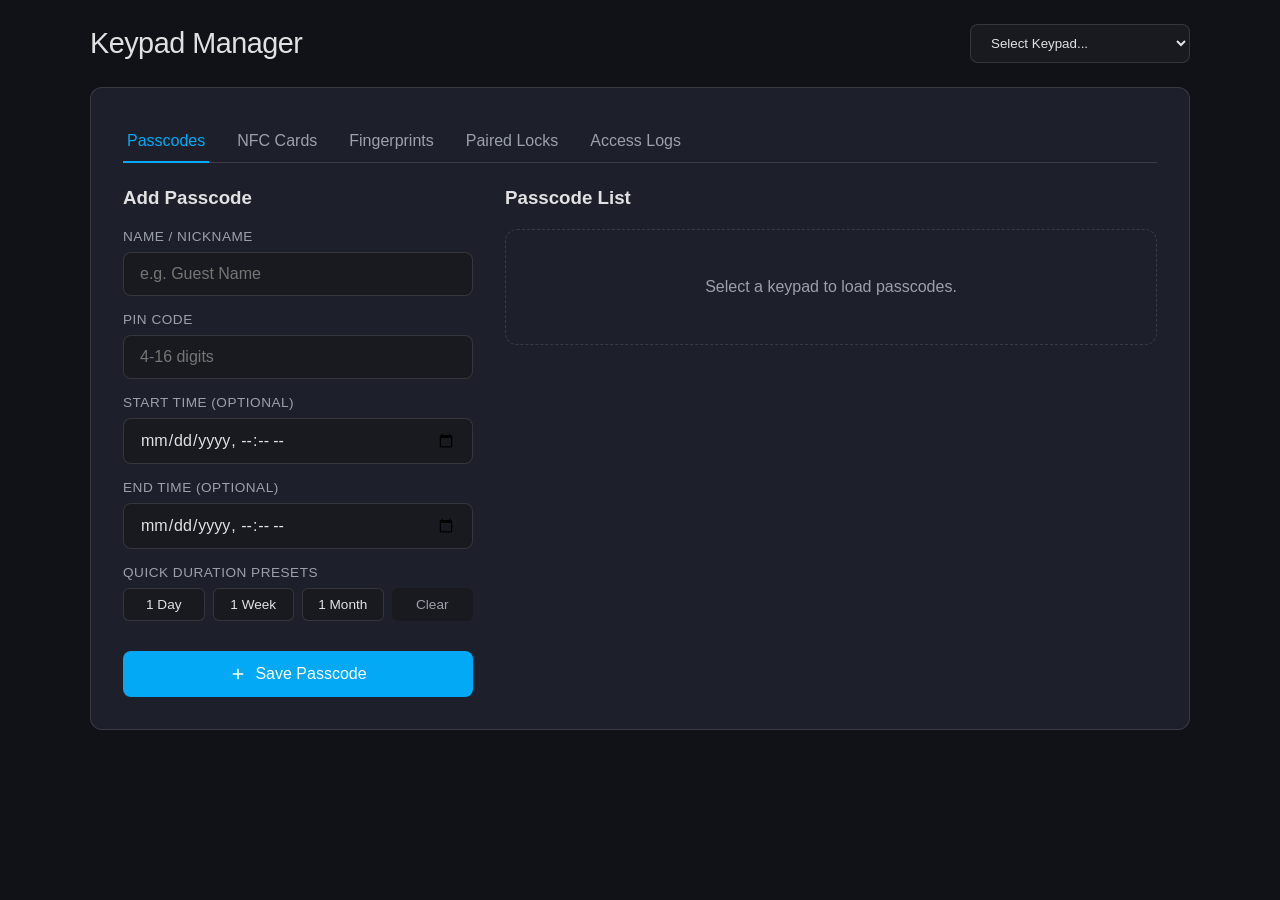
==== custom_components/sesame_ble/static/index.html @ 13cbd4da "Implement clock sync, unregistered scan capture, OpenSensor delay setting, and lock magnet calibrati" ====
<!DOCTYPE html>
<html lang="en">
<head>
  <meta charset="UTF-8">
  <meta name="viewport" content="width=device-width, initial-scale=1.0">
  <title>Keypad Manager</title>
  <style>
    :root {
      /* Fallback variables matching HA Dark Theme. Updated dynamically via syncTheme() */
      --primary-background-color: #101217;
      --secondary-background-color: #181a20;
      --card-background-color: #1d202a;
      --primary-text-color: #e1e1e3;
      --secondary-text-color: #9ba0aa;
      --primary-color: #03a9f4;
      --accent-color: #ff9800;
      --error-color: #db4437;
      --success-color: #4caf50;
      --warning-color: #ff9800;
      --divider-color: rgba(255, 255, 255, 0.12);

      /* Derived variables */
      --text-main: var(--primary-text-color);
      --text-muted: var(--secondary-text-color);
      --primary: var(--primary-color);
      --primary-hover: var(--primary-color);
      --primary-glow: rgba(3, 169, 244, 0.15);
      --accent: var(--accent-color);
      --danger: var(--error-color);
      --danger-hover: var(--error-color);
      --success: var(--success-color);
      --warning: var(--warning-color);

      --body-bg: var(--primary-background-color);
      --panel-bg: var(--card-background-color);
      --panel-border: var(--divider-color);
    }

    * {
      box-sizing: border-box;
      margin: 0;
      padding: 0;
    }

    body {
      font-family: Roboto, -apple-system, BlinkMacSystemFont, "Segoe UI", Helvetica, Arial, sans-serif;
      background: var(--body-bg);
      color: var(--text-main);
      min-height: 100vh;
      padding: 24px;
      overflow-x: hidden;
    }

    h1, h2, h3, .btn, .tab-btn {
      font-family: Roboto, -apple-system, BlinkMacSystemFont, "Segoe UI", Helvetica, Arial, sans-serif;
    }

    .container {
      max-width: 1100px;
      margin: 0 auto;
    }

    header {
      margin-bottom: 24px;
      display: flex;
      justify-content: space-between;
      align-items: center;
      flex-wrap: wrap;
      gap: 16px;
    }

    header h1 {
      font-size: 1.8rem;
      font-weight: 500;
      color: var(--text-main);
      letter-spacing: -0.5px;
    }

    /* Device Selector & Status */
    .controls-bar {
      display: flex;
      gap: 16px;
      align-items: center;
    }

    .select-style {
      background: var(--secondary-background-color);
      border: 1px solid var(--panel-border);
      color: var(--text-main);
      padding: 10px 16px;
      border-radius: 8px;
      font-family: inherit;
      font-weight: 500;
      cursor: pointer;
      outline: none;
      transition: all 0.2s;
      min-width: 220px;
    }

    .select-style:hover, .select-style:focus {
      border-color: var(--primary);
    }

    .status-badge {
      display: inline-flex;
      align-items: center;
      gap: 8px;
      padding: 8px 16px;
      border-radius: 20px;
      font-size: 0.85rem;
      font-weight: 500;
      background: var(--secondary-background-color);
      border: 1px solid var(--panel-border);
    }

    .status-dot {
      width: 8px;
      height: 8px;
      border-radius: 50%;
    }

    .status-connected {
      color: var(--success);
      border-color: rgba(76, 175, 80, 0.2);
    }
    .status-connected .status-dot {
      background: var(--success);
      box-shadow: 0 0 6px var(--success);
    }

    .status-disconnected {
      color: var(--danger);
      border-color: rgba(219, 68, 55, 0.2);
    }
    .status-disconnected .status-dot {
      background: var(--danger);
      box-shadow: 0 0 6px var(--danger);
    }

    /* Card Panel */
    .panel {
      background: var(--ha-card-background, var(--panel-bg));
      border: 1px solid var(--ha-card-border-color, var(--panel-border));
      border-radius: var(--ha-card-border-radius, 12px);
      padding: 32px;
      box-shadow: var(--ha-card-box-shadow, none);
      margin-bottom: 24px;
    }

    /* Tabs */
    .tabs-header {
      display: flex;
      gap: 24px;
      border-bottom: 1px solid var(--panel-border);
      margin-bottom: 24px;
      padding-bottom: 0;
    }

    .tab-btn {
      background: none;
      border: none;
      color: var(--text-muted);
      font-size: 1rem;
      font-weight: 500;
      padding: 12px 4px;
      cursor: pointer;
      position: relative;
      transition: color 0.2s;
    }

    .tab-btn:hover {
      color: var(--text-main);
    }

    .tab-btn.active {
      color: var(--primary);
    }

    .tab-btn.active::after {
      content: '';
      position: absolute;
      bottom: -1px;
      left: 0;
      right: 0;
      height: 2px;
      background: var(--primary);
    }

    .tab-content {
      display: none;
    }

    .tab-content.active {
      display: block;
      animation: fadeIn 0.3s ease;
    }

    /* Passcode Manager Form & List Grid */
    .manager-grid {
      display: grid;
      grid-template-columns: 1fr;
      gap: 32px;
    }

    @media (min-width: 768px) {
      .manager-grid {
        grid-template-columns: 350px 1fr;
      }
    }

    /* Forms */
    .form-group {
      margin-bottom: 16px;
    }

    .form-group label {
      display: block;
      font-size: 0.85rem;
      font-weight: 500;
      color: var(--text-muted);
      margin-bottom: 8px;
      text-transform: uppercase;
      letter-spacing: 0.5px;
    }

    .input-style {
      width: 100%;
      background: var(--secondary-background-color);
      border: 1px solid var(--panel-border);
      color: var(--text-main);
      padding: 12px 16px;
      border-radius: 8px;
      font-family: inherit;
      outline: none;
      font-size: 1rem;
      transition: all 0.2s;
    }

    .input-style:focus {
      border-color: var(--primary);
    }

    .btn {
      display: inline-flex;
      align-items: center;
      justify-content: center;
      gap: 8px;
      width: 100%;
      background: var(--primary);
      border: none;
      color: #fff;
      padding: 14px 24px;
      border-radius: 8px;
      font-size: 1rem;
      font-weight: 500;
      cursor: pointer;
      transition: all 0.2s;
    }

    .btn:hover {
      filter: brightness(1.1);
    }

    .btn:active {
      transform: translateY(0);
    }

    /* Cards/Items Lists */
    .items-list {
      display: grid;
      grid-template-columns: 1fr;
      gap: 16px;
      align-content: start;
    }

    .item-card {
      background: var(--secondary-background-color);
      border: 1px solid var(--panel-border);
      border-radius: 8px;
      padding: 20px;
      display: flex;
      justify-content: space-between;
      align-items: center;
      transition: all 0.2s;
    }

    .item-card:hover {
      border-color: var(--primary);
    }

    .item-info {
      display: flex;
      flex-direction: column;
      gap: 6px;
    }

    .item-name {
      font-size: 1.15rem;
      font-weight: 500;
    }

    .item-meta {
      display: flex;
      flex-wrap: wrap;
      gap: 12px;
      align-items: center;
      font-size: 0.85rem;
      color: var(--text-muted);
    }

    .pin-display {
      font-family: monospace;
      font-size: 1rem;
      letter-spacing: 0.5px;
      background: rgba(0, 0, 0, 0.15);
      padding: 3px 8px;
      border-radius: 6px;
      display: inline-flex;
      align-items: center;
      gap: 8px;
      border: 1px solid var(--panel-border);
    }

    .reveal-btn {
      background: none;
      border: none;
      color: var(--text-muted);
      cursor: pointer;
      transition: color 0.2s;
      display: inline-flex;
      align-items: center;
    }

    .reveal-btn:hover {
      color: var(--text-main);
    }

    .badge {
      font-size: 0.75rem;
      font-weight: 500;
      padding: 4px 8px;
      border-radius: 4px;
      text-transform: uppercase;
      border: 1px solid var(--panel-border);
    }

    .badge-active {
      color: var(--success);
      border-color: var(--success);
      background: rgba(76, 175, 80, 0.1);
    }

    .badge-pending {
      color: var(--warning);
      border-color: var(--warning);
      background: rgba(255, 152, 0, 0.1);
    }

    .badge-expired {
      color: var(--danger);
      border-color: var(--danger);
      background: rgba(219, 68, 55, 0.1);
    }

    .badge-nfc {
      color: var(--primary);
      border-color: var(--primary);
      background: rgba(3, 169, 244, 0.1);
    }

    .item-actions {
      display: flex;
      gap: 8px;
    }

    .action-btn {
      background: var(--secondary-background-color);
      border: 1px solid var(--panel-border);
      color: var(--text-main);
      padding: 8px;
      border-radius: 8px;
      cursor: pointer;
      transition: all 0.2s;
      display: inline-flex;
      align-items: center;
      justify-content: center;
    }

    .action-btn:hover {
      border-color: var(--primary);
      color: var(--primary);
    }

    .action-btn-danger:hover {
      border-color: var(--danger);
      color: var(--danger);
      background: rgba(219, 68, 55, 0.1);
    }

    .no-items {
      text-align: center;
      padding: 48px;
      color: var(--text-muted);
      border: 1px dashed var(--panel-border);
      border-radius: 12px;
    }

    /* Modal / Form overlay */
    .edit-modal {
      position: fixed;
      top: 0;
      left: 0;
      right: 0;
      bottom: 0;
      background: rgba(0, 0, 0, 0.7);
      backdrop-filter: blur(4px);
      z-index: 1000;
      display: none;
      align-items: center;
      justify-content: center;
      padding: 16px;
    }

    .edit-modal-content {
      width: 100%;
      max-width: 450px;
      background: var(--panel-bg);
      border: 1px solid var(--panel-border);
      border-radius: 12px;
      padding: 24px;
      position: relative;
    }

    .modal-header {
      display: flex;
      justify-content: space-between;
      align-items: center;
      margin-bottom: 20px;
    }

    .modal-close {
      background: none;
      border: none;
      color: var(--text-muted);
      cursor: pointer;
      font-size: 1.5rem;
    }

    .modal-close:hover {
      color: var(--text-main);
    }

    .modal-actions {
      display: flex;
      gap: 12px;
      margin-top: 24px;
    }

    .btn-cancel {
      background: none;
      border: 1px solid var(--panel-border);
      color: var(--text-main);
    }

    .btn-cancel:hover {
      background: rgba(255, 255, 255, 0.05);
    }

    /* Icons */
    .icon-svg {
      width: 18px;
      height: 18px;
      fill: currentColor;
    }

    @keyframes fadeIn {
      from { opacity: 0; transform: translateY(10px); }
      to { opacity: 1; transform: translateY(0); }
    }

    @keyframes pulse {
      0% { transform: scale(0.95); opacity: 0.6; }
      50% { transform: scale(1.05); opacity: 1; }
      100% { transform: scale(0.95); opacity: 0.6; }
    }

    .pulse-icon {
      animation: pulse 2s infinite ease-in-out;
    }

    .quick-preset-group {
      margin-bottom: 20px;
    }

    .preset-buttons {
      display: flex;
      gap: 8px;
      margin-top: 8px;
    }

    .preset-btn {
      flex: 1;
      background: var(--secondary-background-color);
      border: 1px solid var(--panel-border);
      color: var(--text-main);
      padding: 8px 12px;
      border-radius: 6px;
      font-size: 0.85rem;
      font-weight: 500;
      cursor: pointer;
      transition: all 0.2s;
      text-align: center;
    }

    .preset-btn:hover {
      border-color: var(--primary);
      color: var(--primary);
    }

    .preset-btn-clear {
      border-color: transparent;
      color: var(--text-muted);
    }

    .preset-btn-clear:hover {
      color: var(--danger);
      background: rgba(219, 68, 55, 0.1);
    }

    /* Spinner styling */
    .spinner-container {
      display: flex;
      flex-direction: column;
      align-items: center;
      justify-content: center;
      padding: 40px;
      gap: 16px;
      color: var(--text-muted);
      font-size: 0.95rem;
      font-weight: 500;
    }

    .spinner {
      width: 40px;
      height: 40px;
      border: 4px solid var(--panel-border);
      border-top-color: var(--primary);
      border-radius: 50%;
      animation: spin 1s linear infinite;
    }

    @keyframes spin {
      to { transform: rotate(360deg); }
    }
  </style>
</head>
<body>
  <div class="container">
    <header>
      <h1>Keypad Manager</h1>
      <div class="controls-bar">
        <select id="device-select" class="select-style">
          <option value="" disabled selected>Select Keypad...</option>
        </select>
        <div id="device-status" class="status-badge" style="display: none;">
          <div class="status-dot"></div>
          <span id="status-text">Disconnected</span>
        </div>
      </div>
    </header>

    <main class="panel">
      <!-- Tabs Header -->
      <div class="tabs-header">
        <button class="tab-btn active" onclick="switchTab('passcodes')">Passcodes</button>
        <button class="tab-btn" onclick="switchTab('cards')">NFC Cards</button>
        <button class="tab-btn" onclick="switchTab('fingerprints')">Fingerprints</button>
        <button class="tab-btn" onclick="switchTab('pairings')">Paired Locks</button>
        <button class="tab-btn" onclick="switchTab('history')">Access Logs</button>
      </div>

      <!-- Passcodes Content -->
      <div id="tab-passcodes" class="tab-content active">
        <div class="manager-grid">
          <!-- Form Section -->
          <div class="form-container">
            <h3 style="margin-bottom: 20px; font-weight: 600;">Add Passcode</h3>
            <form id="passcode-form">
              <input type="hidden" id="edit-uid">
              <div class="form-group">
                <label for="passcode-name">Name / Nickname</label>
                <input type="text" id="passcode-name" class="input-style" placeholder="e.g. Guest Name" required>
              </div>
              <div class="form-group">
                <label for="passcode-code">PIN Code</label>
                <input type="password" id="passcode-code" class="input-style" placeholder="4-16 digits" required pattern="\d{4,16}">
              </div>
              <div class="form-group">
                <label for="passcode-start">Start Time (Optional)</label>
                <input type="datetime-local" id="passcode-start" class="input-style">
              </div>
              <div class="form-group">
                <label for="passcode-end">End Time (Optional)</label>
                <input type="datetime-local" id="passcode-end" class="input-style">
              </div>
              <div class="form-group quick-preset-group">
                <label>Quick Duration Presets</label>
                <div class="preset-buttons">
                  <button type="button" class="preset-btn" onclick="setPresetDuration(1)">1 Day</button>
                  <button type="button" class="preset-btn" onclick="setPresetDuration(7)">1 Week</button>
                  <button type="button" class="preset-btn" onclick="setPresetDuration(30)">1 Month</button>
                  <button type="button" class="preset-btn preset-btn-clear" onclick="clearDurationPreset()">Clear</button>
                </div>
              </div>
              <button type="submit" class="btn" style="margin-top: 10px;">
                <svg class="icon-svg" viewBox="0 0 24 24"><path d="M19 13h-6v6h-2v-6H5v-2h6V5h2v6h6v2z"/></svg>
                Save Passcode
              </button>
            </form>
          </div>

          <!-- List Section -->
          <div class="list-container">
            <div class="section-header-bar" style="display: flex; justify-content: space-between; align-items: center; margin-bottom: 20px;">
              <h3 style="font-weight: 600; margin: 0;">Passcode List</h3>
              <button id="add-passcode-btn" class="btn" onclick="startPasscodeRegistration()" style="display: none;">
                <svg class="icon-svg" viewBox="0 0 24 24"><path d="M19 13h-6v6h-2v-6H5v-2h6V5h2v6h6v2z"/></svg> Add Passcode (Physical Scan)
              </button>
            </div>
            <div id="passcodes-list" class="items-list">
              <div class="no-items">Select a keypad to load passcodes.</div>
            </div>
          </div>
        </div>
      </div>

      <!-- Cards Content -->
      <div id="tab-cards" class="tab-content">
        <div class="section-header-bar" style="display: flex; justify-content: space-between; align-items: center; margin-bottom: 20px;">
          <h3 style="font-weight: 600; margin: 0;">NFC Card List</h3>
          <button id="add-card-btn" class="btn" onclick="startCardRegistration()" style="display: none;">
            <svg class="icon-svg" viewBox="0 0 24 24"><path d="M19 13h-6v6h-2v-6H5v-2h6V5h2v6h6v2z"/></svg> Add NFC Card
          </button>
        </div>
        <div class="items-list" id="cards-list">
          <div class="no-items">Select a keypad to load cards.</div>
        </div>
      </div>

      <!-- Fingerprints Content -->
      <div id="tab-fingerprints" class="tab-content">
        <div class="section-header-bar" style="display: flex; justify-content: space-between; align-items: center; margin-bottom: 20px;">
          <h3 style="font-weight: 600; margin: 0;">Fingerprint List</h3>
          <button id="add-fingerprint-btn" class="btn" onclick="startFingerprintRegistration()" style="display: none;">
            <svg class="icon-svg" viewBox="0 0 24 24"><path d="M19 13h-6v6h-2v-6H5v-2h6V5h2v6h6v2z"/></svg> Add Fingerprint
          </button>
        </div>
        <div class="items-list" id="fingerprints-list">
          <div class="no-items">Select a keypad to load fingerprints.</div>
        </div>
      </div>

      <!-- Pairings Content -->
      <div id="tab-pairings" class="tab-content">
        <div class="manager-grid">
          <!-- Form Section -->
          <div class="form-container">
            <h3 style="margin-bottom: 20px; font-weight: 600;">Pair Lock</h3>
            <form id="pair-form">
              <div class="form-group">
                <label for="pair-lock-select">Select Lock</label>
                <select id="pair-lock-select" class="select-style" style="width: 100%;" required>
                  <option value="" disabled selected>Select configured lock...</option>
                </select>
              </div>
              <button type="submit" class="btn" style="margin-top: 10px;">
                <svg class="icon-svg" viewBox="0 0 24 24"><path d="M19 13h-6v6h-2v-6H5v-2h6V5h2v6h6v2z"/></svg>
                Pair Lock
              </button>
            </form>
          </div>

          <!-- List Section -->
          <div class="list-container">
            <h3 style="margin-bottom: 20px; font-weight: 600;">Paired Locks List</h3>
            <div id="pairings-list" class="items-list">
              <div class="no-items">Select a keypad to load pairings.</div>
            </div>
          </div>
        </div>
      </div>

      <!-- History Content -->
      <div id="tab-history" class="tab-content">
        <div class="section-header-bar" style="display: flex; justify-content: space-between; align-items: center; margin-bottom: 20px;">
          <h3 id="history-title" style="font-weight: 600; margin: 0;">Access Logs</h3>
          <button id="refresh-history-btn" class="btn" onclick="loadHistory(true)" style="width: auto; padding: 8px 16px;">
            <svg class="icon-svg" viewBox="0 0 24 24"><path d="M17.65 6.35C16.2 4.9 14.21 4 12 4c-4.42 0-7.99 3.58-7.99 8s3.57 8 7.99 8c3.73 0 6.84-2.55 7.73-6h-2.08c-.82 2.33-3.04 4-5.65 4-3.31 0-6-2.69-6-6s2.69-6 6-6c1.66 0 3.14.69 4.22 1.78L13 11h7V4l-2.35 2.35z"/></svg> Refresh Logs
          </button>
        </div>
        <div class="items-list" id="history-list">
          <div class="no-items">Select a keypad to load access logs.</div>
        </div>
      </div>
    </main>
  </div>

  <!-- Rename Modal -->
  <div id="rename-modal" class="edit-modal">
    <div class="edit-modal-content">
      <div class="modal-header">
        <h3 id="rename-modal-title">Rename Item</h3>
        <button class="modal-close" onclick="closeRenameModal()">&times;</button>
      </div>
      <form id="rename-form">
        <input type="hidden" id="rename-uid">
        <input type="hidden" id="rename-type"> <!-- card or fingerprint -->
        <div class="form-group">
          <label for="rename-name">New Name</label>
          <input type="text" id="rename-name" class="input-style" placeholder="Enter new name" required>
        </div>
        <div class="modal-footer" style="display: flex; justify-content: flex-end; gap: 10px; margin-top: 20px;">
          <button type="button" class="btn btn-cancel" onclick="closeRenameModal()">Cancel</button>
          <button type="submit" class="btn">Rename</button>
        </div>
      </form>
    </div>
  </div>

  <!-- NFC Card Registration Modal -->
  <div id="card-reg-modal" class="edit-modal">
    <div class="edit-modal-content">
      <div class="modal-header">
        <h3>Add NFC Card</h3>
        <button class="modal-close" onclick="cancelCardRegistration()">&times;</button>
      </div>
      <div class="modal-body" style="padding: 20px 0; text-align: center;">
        <div class="pulse-container" style="margin-bottom: 20px;">
          <svg class="pulse-icon" viewBox="0 0 24 24" style="width: 80px; height: 80px; fill: var(--primary-color);">
            <path d="M4 20h16c1.1 0 2-.9 2-2V6c0-1.1-.9-2-2-2H4c-1.1 0-2 .9-2 2v12c0 1.1.9 2 2 2zM4 6h16v12H4V6zm2 2v2h2V8H6zm0 4v2h2v-2H6zm4-4v2h2V8h-2zm0 4v2h2v-2h-2zm4-4v2h2V8h-2zm0 4v2h2v-2h-2zm-8 4v2h10v-2H6z"/>
          </svg>
        </div>
        <p id="card-reg-status" style="font-size: 16px; font-weight: 500; color: var(--secondary-text-color);">
          Waiting for NFC card tap...
        </p>
        
        <form id="card-add-form" style="display: none; text-align: left; margin-top: 20px;">
          <input type="hidden" id="card-add-uid">
          <input type="hidden" id="card-add-type">
          <div class="form-group">
            <label for="card-add-name">Card Name / Owner</label>
            <input type="text" id="card-add-name" class="input-style" placeholder="e.g. John's Card" required>
          </div>
          <button type="submit" class="btn" style="width: 100%; margin-top: 15px;">Save Card</button>
        </form>
      </div>
      <div class="modal-footer" style="display: flex; justify-content: flex-end; gap: 10px; margin-top: 10px;">
        <button id="card-reg-cancel-btn" class="btn btn-cancel" onclick="cancelCardRegistration()">Cancel</button>
      </div>
    </div>
  </div>

  <!-- Fingerprint Registration Modal -->
  <div id="fingerprint-reg-modal" class="edit-modal">
    <div class="edit-modal-content">
      <div class="modal-header">
        <h3>Add Fingerprint</h3>
        <button class="modal-close" onclick="cancelFingerprintRegistration()">&times;</button>
      </div>
      <div class="modal-body" style="padding: 20px 0; text-align: center;">
        <div class="pulse-container" style="margin-bottom: 20px;">
          <svg class="pulse-icon" viewBox="0 0 24 24" style="width: 80px; height: 80px; fill: var(--primary-color);">
            <path d="M17.81 4.47c-.08 0-.16-.02-.23-.06C15.66 3.42 14 3 12.01 3c-1.98 0-3.86.47-5.57 1.41-.24.13-.54.04-.68-.2-.13-.24-.04-.55.2-.68C7.82 2.52 9.86 2 12.01 2c2.13 0 3.94.46 5.8 1.48.24.13.33.44.2.68-.07.15-.22.31-.2.31zM3.02 11.1c-.13 0-.27-.05-.37-.15-.43-.43-.78-.99-1.04-1.68-.1-.26.03-.56.3-.65.26-.1.56.03.65.3.22.58.51 1.05.86 1.4.2.2.2.51 0 .71-.11.07-.26.17-.4.17zm19.34.18c-.14 0-.28-.06-.38-.16-.72-.73-1.22-1.72-1.44-2.82-.05-.27.13-.53.4-.58.27-.05.53.13.58.4.19.95.61 1.8 1.22 2.42.2.2.2.51 0 .71-.1.11-.24.16-.38.16zm-7.6 8.38c-.07 0-.15-.02-.22-.05-1.19-.51-2.91-.77-5.11-.77-2.19 0-3.99.28-5.35.83-.25.1-.55-.02-.65-.27-.1-.25.02-.55.27-.65 1.5-.6 3.46-.91 5.73-.91 2.36 0 4.21.28 5.54.84.25.1.37.4.27.65-.08.17-.24.23-.48.23zM9.51 19.9c-.28 0-.5-.22-.5-.5v-2.02c0-.28.22-.5.5-.5s.5.22.5.5v2.02c0 .28-.22.5-.5.5zm4.98-2.52c-.28 0-.5-.22-.5-.5v-2.02c0-.28.22-.5.5-.5s.5.22.5.5v2.02c0 .28-.22.5-.5.5zm-3.52-5.4c.05.27-.13.53-.4.58-.27.05-.53-.13-.58-.4C9.58 10.12 9 8.28 9 6.2c0-1.63.39-2.82 1.15-3.54.2-.19.51-.19.71 0 .19.2.19.51 0 .71-.56.53-.86 1.48-.86 2.83 0 1.88.52 3.51.89 5.37.06.26-.13.52-.39.57zM12.01 13c-.28 0-.5-.22-.5-.5V8.16c0-.28.22-.5.5-.5s.5.22.5.5v4.34c0 .28-.22.5-.5.5zm2.96-1.5c-.05-.27.13-.53.4-.58 1.41-.27 2.63-2.11 2.63-4.72 0-1.63-.39-2.82-1.15-3.54-.2-.19-.51-.19-.71 0-.19.2-.19.51 0 .71.56.53.86 1.48.86 2.83 0 2.15-1.01 3.61-2.17 3.84-.27.05-.45.31-.4.58.05.24.28.41.54.41.02.01.03.01.05.01zm-5.96 5.42c-.22 0-.42-.15-.48-.37-.77-2.68-1.52-4.1-2.53-5.26-.19-.21-.17-.53.04-.72.21-.19.53-.17.72.04 1.12 1.28 1.95 2.87 2.75 5.67.08.26-.08.54-.34.61-.06.01-.11.03-.16.03zm7.98-2.68c-.26 0-.48-.2-.5-.47-.19-2.22-1.28-4.22-3.08-5.63-.22-.17-.26-.49-.09-.71.17-.22.49-.26.71-.09 2.05 1.6 3.29 3.89 3.51 6.42.02.28-.18.52-.46.54h-.09z"/>
          </svg>
        </div>
        <p id="fingerprint-reg-status" style="font-size: 16px; font-weight: 500; color: var(--secondary-text-color);">
          Waiting for fingerprint scan...
        </p>
        
        <form id="fingerprint-add-form" style="display: none; text-align: left; margin-top: 20px;">
          <input type="hidden" id="fingerprint-add-uid">
          <div class="form-group">
            <label for="fingerprint-add-name">Fingerprint Name / Owner</label>
            <input type="text" id="fingerprint-add-name" class="input-style" placeholder="e.g. John's Index" required>
          </div>
          <button type="submit" class="btn" style="width: 100%; margin-top: 15px;">Save Fingerprint</button>
        </form>
      </div>
      <div class="modal-footer" style="display: flex; justify-content: flex-end; gap: 10px; margin-top: 10px;">
        <button id="fingerprint-reg-cancel-btn" class="btn btn-cancel" onclick="cancelFingerprintRegistration()">Cancel</button>
      </div>
    </div>
  </div>

  <!-- Passcode Registration Modal -->
  <div id="passcode-reg-modal" class="edit-modal">
    <div class="edit-modal-content">
      <div class="modal-header">
        <h3>Add Passcode (Physical Scan)</h3>
        <button class="modal-close" onclick="cancelPasscodeRegistration()">&times;</button>
      </div>
      <div class="modal-body" style="padding: 20px 0; text-align: center;">
        <div class="pulse-container" style="margin-bottom: 20px;">
          <svg class="pulse-icon" viewBox="0 0 24 24" style="width: 80px; height: 80px; fill: var(--primary-color);">
            <path d="M12 17c1.1 0 2-.9 2-2s-.9-2-2-2-2 .9-2 2 .9 2 2 2zm6-9h-1V6c0-2.76-2.24-5-5-5S7 3.24 7 6v2H6c-1.1 0-2 .9-2 2v10c0 1.1.9 2 2 2h12c1.1 0 2-.9 2-2V10c0-1.1-.9-2-2-2zM8.9 6c0-1.71 1.39-3.1 3.1-3.1 1.71 0 3.1 1.39 3.1 3.1v2H8.9V6zM18 20H6V10h12v10z"/>
          </svg>
        </div>
        <p id="passcode-reg-status" style="font-size: 16px; font-weight: 500; color: var(--secondary-text-color);">
          Waiting for passcode entry on keypad...
        </p>
        
        <form id="passcode-add-form" style="display: none; text-align: left; margin-top: 20px;">
          <input type="hidden" id="passcode-add-uid">
          <input type="hidden" id="passcode-add-code">
          <div class="form-group">
            <label for="passcode-add-name">Passcode Name / Owner</label>
            <input type="text" id="passcode-add-name" class="input-style" placeholder="e.g. Guest's Passcode" required>
          </div>
          <button type="submit" class="btn" style="width: 100%; margin-top: 15px;">Save Passcode</button>
        </form>
      </div>
      <div class="modal-footer" style="display: flex; justify-content: flex-end; gap: 10px; margin-top: 10px;">
        <button id="passcode-reg-cancel-btn" class="btn btn-cancel" onclick="cancelPasscodeRegistration()">Cancel</button>
      </div>
    </div>
  </div>

  <script>
    let activeKeypads = [];
    let currentKeypadEntryId = "";
    let revealedPINs = new Set();

    function syncTheme() {
      try {
        const parentDoc = window.parent.document;
        const root = parentDoc.querySelector(':root') || parentDoc.documentElement;
        if (!root) return;

        const computed = window.parent.getComputedStyle(root);
        const target = document.documentElement;

        const vars = [
          '--primary-background-color',
          '--secondary-background-color',
          '--card-background-color',
          '--primary-text-color',
          '--secondary-text-color',
          '--disabled-text-color',
          '--divider-color',
          '--primary-color',
          '--accent-color',
          '--error-color',
          '--warning-color',
          '--success-color',
          '--app-header-background-color',
          '--app-header-text-color',
          '--ha-card-border-radius',
          '--ha-card-box-shadow',
          '--ha-card-border-color',
          '--ha-card-background',
        ];

        vars.forEach(v => {
          const val = computed.getPropertyValue(v).trim();
          if (val) {
            target.style.setProperty(v, val);
          }
        });
      } catch (e) {
        console.warn("Failed to sync theme from parent window:", e);
      }
    }

    // Event listener for Home Assistant object updates
    window.addEventListener("hass-changed", (event) => {
      syncTheme();
      loadKeypads();
    });

    document.addEventListener("DOMContentLoaded", () => {
      syncTheme();
      // Periodic refresh
      setInterval(loadKeypads, 10000);
      loadKeypads();

      // Form Submit
      document.getElementById("passcode-form").addEventListener("submit", handlePasscodeSubmit);
      document.getElementById("rename-form").addEventListener("submit", handleRenameSubmit);
      document.getElementById("card-add-form").addEventListener("submit", handleCardAddSubmit);
      document.getElementById("fingerprint-add-form").addEventListener("submit", handleFingerprintAddSubmit);
      document.getElementById("passcode-add-form").addEventListener("submit", handlePasscodeAddSubmit);
      document.getElementById("pair-form").addEventListener("submit", handlePairSubmit);

      // Device Select change
      document.getElementById("device-select").addEventListener("change", (e) => {
        currentKeypadEntryId = e.target.value;
        renderActiveKeypad();
      });
    });

    let allConfiguredLocks = [];

    async function loadKeypads() {
      const hass = window.hass || window.parent.hass;
      if (!hass) return;

      try {
        const response = await hass.fetchWithAuth("/api/sesame_ble/passcodes");
        const data = await response.json();
        activeKeypads = data.keypads || [];
        allConfiguredLocks = data.all_locks || [];
        updateDeviceSelect();
      } catch (err) {
        console.error("Error fetching keypad data:", err);
      }
    }

    function updateDeviceSelect() {
      const select = document.getElementById("device-select");
      const currentSelected = select.value;
      
      // Clear all options except placeholder
      select.innerHTML = '<option value="" disabled>Select Keypad...</option>';

      if (activeKeypads.length === 0) {
        select.innerHTML = '<option value="" disabled selected>No Keypads Configured</option>';
        return;
      }

      activeKeypads.forEach(k => {
        const opt = document.createElement("option");
        opt.value = k.entry_id;
        opt.innerText = k.name;
        select.appendChild(opt);
      });

      if (currentSelected && activeKeypads.some(k => k.entry_id === currentSelected)) {
        select.value = currentSelected;
        currentKeypadEntryId = currentSelected;
      } else if (!currentKeypadEntryId && activeKeypads.length > 0) {
        select.value = activeKeypads[0].entry_id;
        currentKeypadEntryId = activeKeypads[0].entry_id;
      }

      renderActiveKeypad();
    }

    function renderActiveKeypad() {
      const keypad = activeKeypads.find(k => k.entry_id === currentKeypadEntryId);
      const statusBadge = document.getElementById("device-status");
      const statusText = document.getElementById("status-text");

      if (!keypad) {
        statusBadge.style.display = "none";
        clearLists();
        return;
      }

      // Render Connection Status
      statusBadge.style.display = "inline-flex";
      statusBadge.className = "status-badge " + (keypad.is_logged_in ? "status-connected" : "status-disconnected");
      statusText.innerText = keypad.is_logged_in ? "Online" : "Connecting...";

      // Render Passcodes
      const passcodesList = document.getElementById("passcodes-list");
      if (keypad.passcodes.length === 0) {
        passcodesList.innerHTML = '<div class="no-items">No passcodes registered.</div>';
      } else {
        passcodesList.innerHTML = "";
        keypad.passcodes.forEach(p => {
          const isRevealed = revealedPINs.has(p.uid);
          const pinVal = isRevealed ? p.code : "••••••";
          const startStr = p.start ? formatLocalTime(p.start) : "";
          const endStr = p.end ? formatLocalTime(p.end) : "";
          
          let scheduleText = "";
          if (startStr && endStr) {
            scheduleText = `Valid: ${startStr} - ${endStr}`;
          } else if (startStr) {
            scheduleText = `Valid from: ${startStr}`;
          } else if (endStr) {
            scheduleText = `Valid until: ${endStr}`;
          }

          // Evaluate Schedule Badge
          let statusBadgeHTML = '<span class="badge badge-active">Active</span>';
          if (p.start || p.end) {
            const now = new Date();
            const startDt = p.start ? new Date(p.start.replace(" ", "T")) : null;
            const endDt = p.end ? new Date(p.end.replace(" ", "T")) : null;

            if (startDt && now < startDt) {
              statusBadgeHTML = '<span class="badge badge-pending">Pending</span>';
            } else if (endDt && now >= endDt) {
              statusBadgeHTML = '<span class="badge badge-expired">Expired</span>';
            }
          }

          const card = document.createElement("div");
          card.className = "item-card";
          card.innerHTML = `
            <div class="item-info">
              <div class="item-name">${escapeHTML(p.name)}</div>
              <div class="item-meta">
                <span class="pin-display">
                  <span>${pinVal}</span>
                  <button class="reveal-btn" onclick="togglePIN('${p.uid}')">
                    ${isRevealed ? 
                      `<svg class="icon-svg" viewBox="0 0 24 24"><path d="M12 7c-2.76 0-5 2.24-5 5s2.24 5 5 5 5-2.24 5-5-2.24-5-5-5zm0-5C6.48 2 2 6.48 2 12s4.48 10 10 10 10-4.48 10-10S17.52 2 12 2zm0 18c-4.41 0-8-3.59-8-8s3.59-8 8-8 8 3.59 8 8-3.59 8-8 8z"/></svg>` : 
                      `<svg class="icon-svg" viewBox="0 0 24 24"><path d="M12 4.5C7 4.5 2.73 7.61 1 12c1.73 4.39 6 7.5 11 7.5s9.27-3.11 11-7.5c-1.73-4.39-6-7.5-11-7.5zM12 17c-2.76 0-5-2.24-5-5s2.24-5 5-5 5 2.24 5 5-2.24 5-5 5zm0-8c-1.66 0-3 1.34-3 3s1.34 3 3 3 3-1.34 3-3-1.34-3-3-3z"/></svg>`
                    }
                  </button>
                </span>
                ${statusBadgeHTML}
                ${scheduleText ? `<span>${escapeHTML(scheduleText)}</span>` : ""}
              </div>
            </div>
            <div class="item-actions">
              <button class="action-btn" onclick="editPasscode('${p.uid}', '${escapeHTML(p.name)}', '${p.code}', '${p.start}', '${p.end}')">
                <svg class="icon-svg" viewBox="0 0 24 24"><path d="M3 17.25V21h3.75L17.81 9.94l-3.75-3.75L3 17.25zM20.71 7.04c.39-.39.39-1.02 0-1.41l-2.34-2.34c-.39-.39-1.02-.39-1.41 0l-1.83 1.83 3.75 3.75 1.83-1.83z"/></svg>
              </button>
              <button class="action-btn action-btn-danger" onclick="deletePasscode('${p.uid}')">
                <svg class="icon-svg" viewBox="0 0 24 24"><path d="M6 19c0 1.1.9 2 2 2h8c1.1 0 2-.9 2-2V7H6v12zM19 4h-3.5l-1-1h-5l-1 1H5v2h14V4z"/></svg>
              </button>
            </div>
          `;
          passcodesList.appendChild(card);
        });
      }

      // Render Cards
      const cardsList = document.getElementById("cards-list");
      if (keypad.cards.length === 0) {
        cardsList.innerHTML = '<div class="no-items">No NFC cards registered.</div>';
      } else {
        cardsList.innerHTML = "";
        keypad.cards.forEach(c => {
          const card = document.createElement("div");
          card.className = "item-card";
          card.innerHTML = `
            <div class="item-info">
              <div class="item-name">${escapeHTML(c.name)}</div>
              <div class="item-meta">
                <span class="badge badge-nfc">NFC Card</span>
                <span>ID: ${c.uid}</span>
              </div>
            </div>
            <div class="item-actions">
              <button class="action-btn" onclick="openRenameModal('card', '${c.uid}', '${escapeHTML(c.name)}')">
                <svg class="icon-svg" viewBox="0 0 24 24"><path d="M3 17.25V21h3.75L17.81 9.94l-3.75-3.75L3 17.25zM20.71 7.04c.39-.39.39-1.02 0-1.41l-2.34-2.34c-.39-.39-1.02-.39-1.41 0l-1.83 1.83 3.75 3.75 1.83-1.83z"/></svg>
              </button>
              <button class="action-btn action-btn-danger" onclick="deleteCard('${c.uid}')">
                <svg class="icon-svg" viewBox="0 0 24 24"><path d="M6 19c0 1.1.9 2 2 2h8c1.1 0 2-.9 2-2V7H6v12zM19 4h-3.5l-1-1h-5l-1 1H5v2h14V4z"/></svg>
              </button>
            </div>
          `;
          cardsList.appendChild(card);
        });
      }

      // Show/Hide Add Buttons depending on connection/online state
      const addCardBtn = document.getElementById("add-card-btn");
      const addFingerprintBtn = document.getElementById("add-fingerprint-btn");
      const addPasscodeBtn = document.getElementById("add-passcode-btn");
      if (keypad.is_logged_in) {
        if (addCardBtn) addCardBtn.style.display = "inline-flex";
        if (addFingerprintBtn) addFingerprintBtn.style.display = "inline-flex";
        if (addPasscodeBtn) addPasscodeBtn.style.display = "inline-flex";
      } else {
        if (addCardBtn) addCardBtn.style.display = "none";
        if (addFingerprintBtn) addFingerprintBtn.style.display = "none";
        if (addPasscodeBtn) addPasscodeBtn.style.display = "none";
      }

      // Render Fingerprints
      const fingerprintsList = document.getElementById("fingerprints-list");
      if (keypad.fingerprints.length === 0) {
        fingerprintsList.innerHTML = '<div class="no-items">No fingerprints registered.</div>';
      } else {
        fingerprintsList.innerHTML = "";
        keypad.fingerprints.forEach(f => {
          const card = document.createElement("div");
          card.className = "item-card";
          card.innerHTML = `
            <div class="item-info">
              <div class="item-name">${escapeHTML(f.name)}</div>
              <div class="item-meta">
                <span class="badge badge-fingerprint" style="background-color: #f39c12; color: white;">Fingerprint</span>
                <span>ID: ${f.uid}</span>
              </div>
            </div>
            <div class="item-actions">
              <button class="action-btn" onclick="openRenameModal('fingerprint', '${f.uid}', '${escapeHTML(f.name)}')">
                <svg class="icon-svg" viewBox="0 0 24 24"><path d="M3 17.25V21h3.75L17.81 9.94l-3.75-3.75L3 17.25zM20.71 7.04c.39-.39.39-1.02 0-1.41l-2.34-2.34c-.39-.39-1.02-.39-1.41 0l-1.83 1.83 3.75 3.75 1.83-1.83z"/></svg>
              </button>
              <button class="action-btn action-btn-danger" onclick="deleteFingerprint('${f.uid}')">
                <svg class="icon-svg" viewBox="0 0 24 24"><path d="M6 19c0 1.1.9 2 2 2h8c1.1 0 2-.9 2-2V7H6v12zM19 4h-3.5l-1-1h-5l-1 1H5v2h14V4z"/></svg>
              </button>
            </div>
          `;
          fingerprintsList.appendChild(card);
        });
      }

      // Render Paired Locks
      const pairingsList = document.getElementById("pairings-list");
      const pairSelect = document.getElementById("pair-lock-select");
      if (!keypad.paired_locks || keypad.paired_locks.length === 0) {
        pairingsList.innerHTML = '<div class="no-items">No locks paired to this keypad.</div>';
      } else {
        pairingsList.innerHTML = "";
        const statusMap = {
          0: "Empty",
          1: "Disconnected",
          2: "Scanning",
          3: "Connecting",
          4: "Connected",
          5: "Logging in",
          6: "Locked",
          7: "Unlocked",
          8: "Moving"
        };
        keypad.paired_locks.forEach(l => {
          const card = document.createElement("div");
          card.className = "item-card";
          card.innerHTML = `
            <div class="item-info">
              <div class="item-name">${escapeHTML(l.name)}</div>
              <div class="item-meta">
                <span class="badge" style="background-color: ${l.status >= 6 ? 'var(--success)' : 'var(--accent)'}; color: white;">
                  Status: ${statusMap[l.status] || "Unknown"}
                </span>
                <span>UUID: ${l.uuid}</span>
              </div>
            </div>
            <div class="item-actions">
              <button class="action-btn action-btn-danger" onclick="unpairLock('${l.uuid}')">
                <svg class="icon-svg" viewBox="0 0 24 24"><path d="M19 6.41L17.59 5 12 10.59 6.41 5 5 6.41 10.59 12 5 17.59 6.41 19 12 13.41 17.59 19 19 17.59 13.41 12z"/></svg>
              </button>
            </div>
          `;
          pairingsList.appendChild(card);
        });
      }

      // Populate Pair Lock Dropdown
      const pairedUUIDs = new Set((keypad.paired_locks || []).map(l => l.uuid));
      const availableLocks = allConfiguredLocks.filter(l => !pairedUUIDs.has(l.uuid));
      
      pairSelect.innerHTML = '<option value="" disabled selected>Select configured lock...</option>';
      if (availableLocks.length === 0) {
        const opt = document.createElement("option");
        opt.value = "";
        opt.disabled = true;
        opt.innerText = "No other locks available in HA";
        pairSelect.appendChild(opt);
      } else {
        availableLocks.forEach(l => {
          const opt = document.createElement("option");
          opt.value = l.entry_id;
          opt.innerText = l.name;
          pairSelect.appendChild(opt);
        });
      }

      // Render History if it is currently active
      const activeTabBtn = document.querySelector(".tab-btn.active");
      if (activeTabBtn) {
        if (activeTabBtn.innerText.toLowerCase().includes("history") || activeTabBtn.innerText.toLowerCase().includes("logs")) {
          loadHistory();
        }
      }
    }

    function clearLists() {
      document.getElementById("passcodes-list").innerHTML = '<div class="no-items">Select a keypad to load passcodes.</div>';
      document.getElementById("cards-list").innerHTML = '<div class="no-items">Select a keypad to load cards.</div>';
      document.getElementById("fingerprints-list").innerHTML = '<div class="no-items">Select a keypad to load fingerprints.</div>';
      document.getElementById("pairings-list").innerHTML = '<div class="no-items">Select a keypad to load pairings.</div>';
      document.getElementById("history-list").innerHTML = '<div class="no-items">Select a keypad to load access logs.</div>';
    }

    function togglePIN(uid) {
      if (revealedPINs.has(uid)) {
        revealedPINs.delete(uid);
      } else {
        revealedPINs.add(uid);
      }
      renderActiveKeypad();
    }

    function switchTab(tabName) {
      document.querySelectorAll(".tab-btn").forEach(btn => btn.classList.remove("active"));
      document.querySelectorAll(".tab-content").forEach(c => c.classList.remove("active"));

      const activeBtn = Array.from(document.querySelectorAll(".tab-btn")).find(btn => btn.getAttribute("onclick").includes(tabName));
      if (activeBtn) activeBtn.classList.add("active");

      const activeContent = document.getElementById("tab-" + tabName);
      if (activeContent) activeContent.classList.add("active");

      if (tabName === 'history') {
        loadHistory();
      }
    }

    // Passcode Add/Edit Submit
    async function handlePasscodeSubmit(e) {
      e.preventDefault();
      const hass = window.hass || window.parent.hass;
      if (!hass || !currentKeypadEntryId) return;

      const uid = document.getElementById("edit-uid").value;
      const name = document.getElementById("passcode-name").value;
      const code = document.getElementById("passcode-code").value;
      const startInput = document.getElementById("passcode-start").value;
      const endInput = document.getElementById("passcode-end").value;

      // Reformat HTML5 datetime-local (YYYY-MM-DDTHH:MM) to YYYY-MM-DD HH:MM
      const start = startInput ? startInput.replace("T", " ") : "";
      const end = endInput ? endInput.replace("T", " ") : "";

      // Clear form immediately
      resetPasscodeForm();

      // Display animated spinner on passcode list
      const passcodesList = document.getElementById("passcodes-list");
      passcodesList.innerHTML = `
        <div class="spinner-container">
          <div class="spinner"></div>
          <div>Saving passcode...</div>
        </div>
      `;

      try {
        const response = await hass.fetchWithAuth("/api/sesame_ble/passcodes", {
          method: "POST",
          body: JSON.stringify({
            entry_id: currentKeypadEntryId,
            uid,
            name,
            code,
            start,
            end
          })
        });
        const res = await response.json();
        if (res.error) {
          alert(res.error);
          // Restore form values
          document.getElementById("edit-uid").value = uid;
          document.getElementById("passcode-name").value = name;
          document.getElementById("passcode-code").value = code;
          document.getElementById("passcode-start").value = startInput;
          document.getElementById("passcode-end").value = endInput;
          if (uid) {
            document.querySelector("#passcode-form button[type='submit']").innerHTML = `
              <svg class="icon-svg" viewBox="0 0 24 24"><path d="M19 13h-6v6h-2v-6H5v-2h6V5h2v6h6v2z"/></svg> Update Passcode
            `;
          }
          await loadKeypads();
        } else {
          await loadKeypads();
        }
      } catch (err) {
        console.error("Error saving passcode:", err);
        alert("Failed to save passcode: " + err.message);
        // Restore form values
        document.getElementById("edit-uid").value = uid;
        document.getElementById("passcode-name").value = name;
        document.getElementById("passcode-code").value = code;
        document.getElementById("passcode-start").value = startInput;
        document.getElementById("passcode-end").value = endInput;
        if (uid) {
          document.querySelector("#passcode-form button[type='submit']").innerHTML = `
            <svg class="icon-svg" viewBox="0 0 24 24"><path d="M19 13h-6v6h-2v-6H5v-2h6V5h2v6h6v2z"/></svg> Update Passcode
          `;
        }
        await loadKeypads();
      }
    }

    function editPasscode(uid, name, code, start, end) {
      document.getElementById("edit-uid").value = uid;
      document.getElementById("passcode-name").value = name;
      document.getElementById("passcode-code").value = code;
      
      // format YYYY-MM-DD HH:MM back to YYYY-MM-DDTHH:MM
      document.getElementById("passcode-start").value = start ? start.replace(" ", "T") : "";
      document.getElementById("passcode-end").value = end ? end.replace(" ", "T") : "";
      
      document.querySelector("#passcode-form button[type='submit']").innerHTML = `
        <svg class="icon-svg" viewBox="0 0 24 24"><path d="M19 13h-6v6h-2v-6H5v-2h6V5h2v6h6v2z"/></svg> Update Passcode
      `;
    }

    function resetPasscodeForm() {
      document.getElementById("edit-uid").value = "";
      document.getElementById("passcode-name").value = "";
      document.getElementById("passcode-code").value = "";
      document.getElementById("passcode-start").value = "";
      document.getElementById("passcode-end").value = "";
      document.querySelector("#passcode-form button[type='submit']").innerHTML = `
        <svg class="icon-svg" viewBox="0 0 24 24"><path d="M19 13h-6v6h-2v-6H5v-2h6V5h2v6h6v2z"/></svg> Save Passcode
      `;
    }

    async function deletePasscode(uid) {
      if (!confirm("Are you sure you want to delete this passcode?")) return;
      const hass = window.hass || window.parent.hass;
      if (!hass || !currentKeypadEntryId) return;

      try {
        await hass.fetchWithAuth("/api/sesame_ble/passcodes", {
          method: "DELETE",
          body: JSON.stringify({
            entry_id: currentKeypadEntryId,
            uid
          })
        });
        loadKeypads();
      } catch (err) {
        console.error("Error deleting passcode:", err);
      }
    }

    // Rename Cards/Fingerprints Modals
    function openRenameModal(type, uid, name) {
      document.getElementById("rename-uid").value = uid;
      document.getElementById("rename-type").value = type;
      document.getElementById("rename-name").value = name;
      document.getElementById("rename-modal-title").innerText = `Rename ${type === 'card' ? 'NFC Card' : 'Fingerprint'}`;
      document.getElementById("rename-modal").style.display = "flex";
    }

    function closeRenameModal() {
      document.getElementById("rename-modal").style.display = "none";
    }

    async function handleRenameSubmit(e) {
      e.preventDefault();
      const hass = window.hass || window.parent.hass;
      if (!hass || !currentKeypadEntryId) return;

      const uid = document.getElementById("rename-uid").value;
      const type = document.getElementById("rename-type").value;
      const name = document.getElementById("rename-name").value;
      const endpoint = `/api/sesame_ble/${type === 'card' ? 'cards' : 'fingerprints'}`;

      try {
        const response = await hass.fetchWithAuth(endpoint, {
          method: "POST",
          body: JSON.stringify({
            entry_id: currentKeypadEntryId,
            uid,
            name
          })
        });
        const res = await response.json();
        if (res.error) {
          alert(res.error);
        } else {
          closeRenameModal();
          loadKeypads();
        }
      } catch (err) {
        console.error("Error renaming item:", err);
      }
    }

    // Delete Cards/Fingerprints
    async function deleteCard(uid) {
      if (!confirm("Are you sure you want to delete this NFC card?")) return;
      const hass = window.hass || window.parent.hass;
      if (!hass || !currentKeypadEntryId) return;

      try {
        await hass.fetchWithAuth("/api/sesame_ble/cards", {
          method: "DELETE",
          body: JSON.stringify({
            entry_id: currentKeypadEntryId,
            uid
          })
        });
        loadKeypads();
      } catch (err) {
        console.error("Error deleting card:", err);
      }
    }

    async function deleteFingerprint(uid) {
      if (!confirm("Are you sure you want to delete this fingerprint?")) return;
      const hass = window.hass || window.parent.hass;
      if (!hass || !currentKeypadEntryId) return;

      try {
        await hass.fetchWithAuth("/api/sesame_ble/fingerprints", {
          method: "DELETE",
          body: JSON.stringify({
            entry_id: currentKeypadEntryId,
            uid
          })
        });
        loadKeypads();
      } catch (err) {
        console.error("Error deleting fingerprint:", err);
      }
    }

    // Helper functions
    function escapeHTML(str) {
      return str.replace(/[&<>'"]/g, 
        tag => ({
          '&': '&amp;',
          '<': '&lt;',
          '>': '&gt;',
          "'": '&#39;',
          '"': '&quot;'
        }[tag] || tag)
      );
    }

    function formatLocalTime(dtStr) {
      // Input format: YYYY-MM-DD HH:MM
      try {
        const parts = dtStr.split(" ");
        const dateParts = parts[0].split("-");
        const timeParts = parts[1].split(":");
        const dt = new Date(dateParts[0], dateParts[1] - 1, dateParts[2], timeParts[0], timeParts[1]);
        return dt.toLocaleString([], { month: 'short', day: 'numeric', hour: '2-digit', minute: '2-digit' });
      } catch (e) {
        return dtStr;
      }
    }

    function formatDateToLocalInput(date) {
      const pad = (num) => String(num).padStart(2, '0');
      const yyyy = date.getFullYear();
      const MM = pad(date.getMonth() + 1);
      const dd = pad(date.getDate());
      const hh = pad(date.getHours());
      const mm = pad(date.getMinutes());
      return `${yyyy}-${MM}-${dd}T${hh}:${mm}`;
    }

    function setPresetDuration(days) {
      const now = new Date();
      now.setSeconds(0, 0);
      
      const future = new Date(now.getTime());
      future.setDate(future.getDate() + days);

      document.getElementById("passcode-start").value = formatDateToLocalInput(now);
      document.getElementById("passcode-end").value = formatDateToLocalInput(future);
    }

    function clearDurationPreset() {
      document.getElementById("passcode-start").value = "";
      document.getElementById("passcode-end").value = "";
    }

    // --- NFC Card Registration JS ---
    let cardRegModalOpen = false;
    let cardRegPollInterval = null;

    async function startCardRegistration() {
      const hass = window.hass || window.parent.hass;
      if (!hass || !currentKeypadEntryId) return;

      try {
        const response = await hass.fetchWithAuth("/api/sesame_ble/cards/register", {
          method: "POST",
          body: JSON.stringify({
            entry_id: currentKeypadEntryId,
            action: "start"
          })
        });
        const res = await response.json();
        if (res.error) {
          alert(res.error);
          return;
        }

        // Open Modal
        document.getElementById("card-reg-status").innerText = "Waiting for NFC card tap...";
        document.getElementById("card-add-uid").value = "";
        document.getElementById("card-add-type").value = "";
        document.getElementById("card-add-name").value = "";
        document.getElementById("card-add-form").style.display = "none";
        document.getElementById("card-reg-modal").style.display = "flex";
        
        cardRegModalOpen = true;
        startCardRegPoll();
      } catch (err) {
        console.error("Error starting card registration:", err);
      }
    }

    function startCardRegPoll() {
      if (cardRegPollInterval) clearInterval(cardRegPollInterval);
      cardRegPollInterval = setInterval(async () => {
        await loadKeypads();
        const keypad = activeKeypads.find(k => k.entry_id === currentKeypadEntryId);
        if (keypad && keypad.scanned_card) {
          const card = keypad.scanned_card;
          document.getElementById("card-reg-status").innerText = `NFC Card Scanned! (ID: ${card.uid})`;
          document.getElementById("card-add-uid").value = card.uid;
          document.getElementById("card-add-type").value = card.type;
          document.getElementById("card-add-form").style.display = "block";
          clearInterval(cardRegPollInterval);
          cardRegPollInterval = null;
        }
      }, 500);
    }

    function stopCardRegPoll() {
      if (cardRegPollInterval) {
        clearInterval(cardRegPollInterval);
        cardRegPollInterval = null;
      }
    }

    async function cancelCardRegistration() {
      stopCardRegPoll();
      cardRegModalOpen = false;
      document.getElementById("card-reg-modal").style.display = "none";

      const hass = window.hass || window.parent.hass;
      if (!hass || !currentKeypadEntryId) return;

      try {
        await hass.fetchWithAuth("/api/sesame_ble/cards/register", {
          method: "POST",
          body: JSON.stringify({
            entry_id: currentKeypadEntryId,
            action: "stop"
          })
        });
      } catch (err) {
        console.error("Error stopping card registration:", err);
      }
    }

    async function handleCardAddSubmit(e) {
      e.preventDefault();
      const hass = window.hass || window.parent.hass;
      if (!hass || !currentKeypadEntryId) return;

      const uid = document.getElementById("card-add-uid").value;
      const type = parseInt(document.getElementById("card-add-type").value) || 0x80;
      const name = document.getElementById("card-add-name").value;

      try {
        const response = await hass.fetchWithAuth("/api/sesame_ble/cards/add", {
          method: "POST",
          body: JSON.stringify({
            entry_id: currentKeypadEntryId,
            uid,
            type,
            name
          })
        });
        const res = await response.json();
        if (res.error) {
          alert(res.error);
        } else {
          document.getElementById("card-reg-modal").style.display = "none";
          cardRegModalOpen = false;
          loadKeypads();
        }
      } catch (err) {
        console.error("Error adding card:", err);
      }
    }

    // --- Fingerprint Registration JS ---
    let fingerprintRegModalOpen = false;
    let fingerprintRegPollInterval = null;

    async function startFingerprintRegistration() {
      const hass = window.hass || window.parent.hass;
      if (!hass || !currentKeypadEntryId) return;

      try {
        const response = await hass.fetchWithAuth("/api/sesame_ble/fingerprints/register", {
          method: "POST",
          body: JSON.stringify({
            entry_id: currentKeypadEntryId,
            action: "start"
          })
        });
        const res = await response.json();
        if (res.error) {
          alert(res.error);
          return;
        }

        // Open Modal
        document.getElementById("fingerprint-reg-status").innerText = "Waiting for fingerprint scan...";
        document.getElementById("fingerprint-add-uid").value = "";
        document.getElementById("fingerprint-add-name").value = "";
        document.getElementById("fingerprint-add-form").style.display = "none";
        document.getElementById("fingerprint-reg-modal").style.display = "flex";
        
        fingerprintRegModalOpen = true;
        startFingerprintRegPoll();
      } catch (err) {
        console.error("Error starting fingerprint registration:", err);
      }
    }

    function startFingerprintRegPoll() {
      if (fingerprintRegPollInterval) clearInterval(fingerprintRegPollInterval);
      fingerprintRegPollInterval = setInterval(async () => {
        await loadKeypads();
        const keypad = activeKeypads.find(k => k.entry_id === currentKeypadEntryId);
        if (keypad && keypad.scanned_fingerprint) {
          const finger = keypad.scanned_fingerprint;
          document.getElementById("fingerprint-reg-status").innerText = `Fingerprint Scanned! (ID: ${finger.uid})`;
          document.getElementById("fingerprint-add-uid").value = finger.uid;
          document.getElementById("fingerprint-add-form").style.display = "block";
          clearInterval(fingerprintRegPollInterval);
          fingerprintRegPollInterval = null;
        }
      }, 500);
    }

    function stopFingerprintRegPoll() {
      if (fingerprintRegPollInterval) {
        clearInterval(fingerprintRegPollInterval);
        fingerprintRegPollInterval = null;
      }
    }

    async function cancelFingerprintRegistration() {
      stopFingerprintRegPoll();
      fingerprintRegModalOpen = false;
      document.getElementById("fingerprint-reg-modal").style.display = "none";

      const hass = window.hass || window.parent.hass;
      if (!hass || !currentKeypadEntryId) return;

      try {
        await hass.fetchWithAuth("/api/sesame_ble/fingerprints/register", {
          method: "POST",
          body: JSON.stringify({
            entry_id: currentKeypadEntryId,
            action: "stop"
          })
        });
      } catch (err) {
        console.error("Error stopping fingerprint registration:", err);
      }
    }

    async function handleFingerprintAddSubmit(e) {
      e.preventDefault();
      const hass = window.hass || window.parent.hass;
      if (!hass || !currentKeypadEntryId) return;

      const uid = document.getElementById("fingerprint-add-uid").value;
      const name = document.getElementById("fingerprint-add-name").value;

      try {
        const response = await hass.fetchWithAuth("/api/sesame_ble/fingerprints", {
          method: "POST",
          body: JSON.stringify({
            entry_id: currentKeypadEntryId,
            uid,
            name
          })
        });
        const res = await response.json();
        if (res.error) {
          alert(res.error);
        } else {
          await cancelFingerprintRegistration();
          loadKeypads();
        }
      } catch (err) {
        console.error("Error saving fingerprint:", err);
      }
    }

    // --- Passcode Registration JS ---
    let passcodeRegModalOpen = false;
    let passcodeRegPollInterval = null;

    async function startPasscodeRegistration() {
      const hass = window.hass || window.parent.hass;
      if (!hass || !currentKeypadEntryId) return;

      try {
        const response = await hass.fetchWithAuth("/api/sesame_ble/passcodes/register", {
          method: "POST",
          body: JSON.stringify({
            entry_id: currentKeypadEntryId,
            action: "start"
          })
        });
        const res = await response.json();
        if (res.error) {
          alert(res.error);
          return;
        }

        // Open Modal
        document.getElementById("passcode-reg-status").innerText = "Waiting for passcode entry on keypad...";
        document.getElementById("passcode-add-uid").value = "";
        document.getElementById("passcode-add-code").value = "";
        document.getElementById("passcode-add-name").value = "";
        document.getElementById("passcode-add-form").style.display = "none";
        document.getElementById("passcode-reg-modal").style.display = "flex";
        
        passcodeRegModalOpen = true;
        startPasscodeRegPoll();
      } catch (err) {
        console.error("Error starting passcode registration:", err);
      }
    }

    function startPasscodeRegPoll() {
      if (passcodeRegPollInterval) clearInterval(passcodeRegPollInterval);
      passcodeRegPollInterval = setInterval(async () => {
        await loadKeypads();
        const keypad = activeKeypads.find(k => k.entry_id === currentKeypadEntryId);
        if (keypad && keypad.scanned_passcode) {
          const passcode = keypad.scanned_passcode;
          document.getElementById("passcode-reg-status").innerText = `Passcode Entered! (PIN: ${passcode.code})`;
          document.getElementById("passcode-add-uid").value = passcode.uid;
          document.getElementById("passcode-add-code").value = passcode.code;
          document.getElementById("passcode-add-form").style.display = "block";
          clearInterval(passcodeRegPollInterval);
          passcodeRegPollInterval = null;
        }
      }, 500);
    }

    function stopPasscodeRegPoll() {
      if (passcodeRegPollInterval) {
        clearInterval(passcodeRegPollInterval);
        passcodeRegPollInterval = null;
      }
    }

    async function cancelPasscodeRegistration() {
      stopPasscodeRegPoll();
      passcodeRegModalOpen = false;
      document.getElementById("passcode-reg-modal").style.display = "none";

      const hass = window.hass || window.parent.hass;
      if (!hass || !currentKeypadEntryId) return;

      try {
        await hass.fetchWithAuth("/api/sesame_ble/passcodes/register", {
          method: "POST",
          body: JSON.stringify({
            entry_id: currentKeypadEntryId,
            action: "stop"
          })
        });
      } catch (err) {
        console.error("Error stopping passcode registration:", err);
      }
    }

    async function handlePasscodeAddSubmit(e) {
      e.preventDefault();
      const hass = window.hass || window.parent.hass;
      if (!hass || !currentKeypadEntryId) return;

      const uid = document.getElementById("passcode-add-uid").value;
      const code = document.getElementById("passcode-add-code").value;
      const name = document.getElementById("passcode-add-name").value;

      try {
        const response = await hass.fetchWithAuth("/api/sesame_ble/passcodes", {
          method: "POST",
          body: JSON.stringify({
            entry_id: currentKeypadEntryId,
            uid,
            code,
            name
          })
        });
        const res = await response.json();
        if (res.error) {
          alert(res.error);
        } else {
          await cancelPasscodeRegistration();
          loadKeypads();
        }
      } catch (err) {
        console.error("Error saving passcode:", err);
      }
    }

    // --- Lock Pairing JS ---
    async function handlePairSubmit(e) {
      e.preventDefault();
      const hass = window.hass || window.parent.hass;
      if (!hass || !currentKeypadEntryId) return;

      const lockSelect = document.getElementById("pair-lock-select");
      const lockEntryId = lockSelect.value;
      if (!lockEntryId) return;

      try {
        const response = await hass.fetchWithAuth("/api/sesame_ble/keypad/pair", {
          method: "POST",
          body: JSON.stringify({
            entry_id: currentKeypadEntryId,
            lock_entry_id: lockEntryId
          })
        });
        const res = await response.json();
        if (res.error) {
          alert(res.error);
        } else {
          loadKeypads();
        }
      } catch (err) {
        console.error("Error pairing lock:", err);
      }
    }

    async function unpairLock(uuid) {
      if (!confirm("Are you sure you want to unpair this lock from the keypad?")) return;
      const hass = window.hass || window.parent.hass;
      if (!hass || !currentKeypadEntryId) return;

      try {
        const response = await hass.fetchWithAuth("/api/sesame_ble/keypad/unpair", {
          method: "POST",
          body: JSON.stringify({
            entry_id: currentKeypadEntryId,
            lock_uuid: uuid
          })
        });
        const res = await response.json();
        if (res.error) {
          alert(res.error);
        } else {
          loadKeypads();
        }
      } catch (err) {
        console.error("Error unpairing lock:", err);
      }
    }

    // --- Access Logs / History JS ---
    async function loadHistory(forceRefresh = false) {
      if (!currentKeypadEntryId) return;
      const hass = window.hass || window.parent.hass;
      if (!hass) return;

      const historyList = document.getElementById("history-list");
      if (forceRefresh) {
        historyList.innerHTML = '<div class="no-items"><svg class="icon-svg pulse-icon" viewBox="0 0 24 24" style="width: 24px; height: 24px; margin-bottom: 10px;"><path d="M12 4V2C6.48 2 2 6.48 2 12s4.48 10 10 10 10-4.48 10-10S17.52 2 12 2zm0 18c-4.41 0-8-3.59-8-8s3.59-8 8-8 8 3.59 8 8-3.59 8-8 8z"/></svg><br>Fetching logs from device...</div>';
      }

      try {
        const response = await hass.fetchWithAuth(`/api/sesame_ble/history?entry_id=${currentKeypadEntryId}`);
        const data = await response.json();
        
        const lockName = data.lock_name;
        const historyTitle = document.getElementById("history-title");
        if (lockName) {
          historyTitle.innerText = `Access Logs - Paired Lock: ${lockName}`;
        } else {
          historyTitle.innerText = `Access Logs - No Paired Lock Found`;
        }

        const logs = data.history || [];
        if (logs.length === 0) {
          historyList.innerHTML = '<div class="no-items">No access logs found.</div>';
        } else {
          historyList.innerHTML = "";
          logs.forEach(item => {
            const card = document.createElement("div");
            card.className = "item-card";
            card.style.alignItems = "center";
            card.style.marginBottom = "12px";
            
            const isUnlock = item.event_type.toLowerCase() === 'unlock';
            const bgClass = isUnlock ? 'rgba(76, 175, 80, 0.1)' : 'rgba(219, 68, 55, 0.1)';
            const iconColor = isUnlock ? 'var(--success)' : 'var(--danger)';
            const iconSvg = isUnlock ? 
              `<svg class="icon-svg" style="color: ${iconColor};" viewBox="0 0 24 24"><path d="M12 17c1.1 0 2-.9 2-2s-.9-2-2-2-2 .9-2 2 .9 2 2 2zm6-9h-1V6c0-2.76-2.24-5-5-5S7 3.24 7 6v2H6c-1.1 0-2 .9-2 2v10c0 1.1.9 2 2 2h12c1.1 0 2-.9 2-2V10c0-1.1-.9-2-2-2zm-6-5c1.66 0 3 1.34 3 3v2H9V6c0-1.66 1.34-3 3-3zm6 15H6V10h12v10z"/></svg>` :
              `<svg class="icon-svg" style="color: ${iconColor};" viewBox="0 0 24 24"><path d="M18 8h-1V6c0-2.76-2.24-5-5-5S7 3.24 7 6v2H6c-1.1 0-2 .9-2 2v10c0 1.1.9 2 2 2h12c1.1 0 2-.9 2-2V10c0-1.1-.9-2-2-2zm-6 9c-1.1 0-2-.9-2-2s.9-2 2-2 2 .9 2 2-.9 2-2 2zm3.1-9H8.9V6c0-1.71 1.39-3.1 3.1-3.1 1.71 0 3.1 1.39 3.1 3.1v2z"/></svg>`;

            card.innerHTML = `
              <div class="item-info" style="flex-direction: row; align-items: center; gap: 16px; width: 100%;">
                <div class="log-indicator" style="width: 36px; height: 36px; border-radius: 50%; display: flex; align-items: center; justify-content: center; background: ${bgClass}; flex-shrink: 0;">
                  ${iconSvg}
                </div>
                <div style="flex-grow: 1;">
                  <div style="display: flex; justify-content: space-between; align-items: center; margin-bottom: 4px;">
                    <span class="item-name" style="font-size: 1.1rem; font-weight: 500;">${escapeHTML(item.caller)}</span>
                    <span style="font-size: 0.85rem; color: var(--text-muted);">${formatLocalTime(formatTimestamp(item.timestamp))}</span>
                  </div>
                  <div class="item-meta">
                    <span class="badge ${isUnlock ? 'badge-active' : 'badge-expired'}">${item.event_type}</span>
                    <span style="background: rgba(255,255,255,0.05); padding: 2px 8px; border-radius: 4px; border: 1px solid var(--panel-border);">Method: ${escapeHTML(item.method)}</span>
                  </div>
                </div>
              </div>
            `;
            historyList.appendChild(card);
          });
        }
      } catch (err) {
        console.error("Error loading history:", err);
        historyList.innerHTML = '<div class="no-items" style="color: var(--danger);">Failed to load history logs.</div>';
      }
    }

    function formatTimestamp(ts) {
      const date = new Date(ts * 1000);
      const pad = (num) => String(num).padStart(2, '0');
      const yyyy = date.getFullYear();
      const MM = pad(date.getMonth() + 1);
      const dd = pad(date.getDate());
      const hh = pad(date.getHours());
      const mm = pad(date.getMinutes());
      return `${yyyy}-${MM}-${dd} ${hh}:${mm}`;
    }
  </script>
</body>
</html>
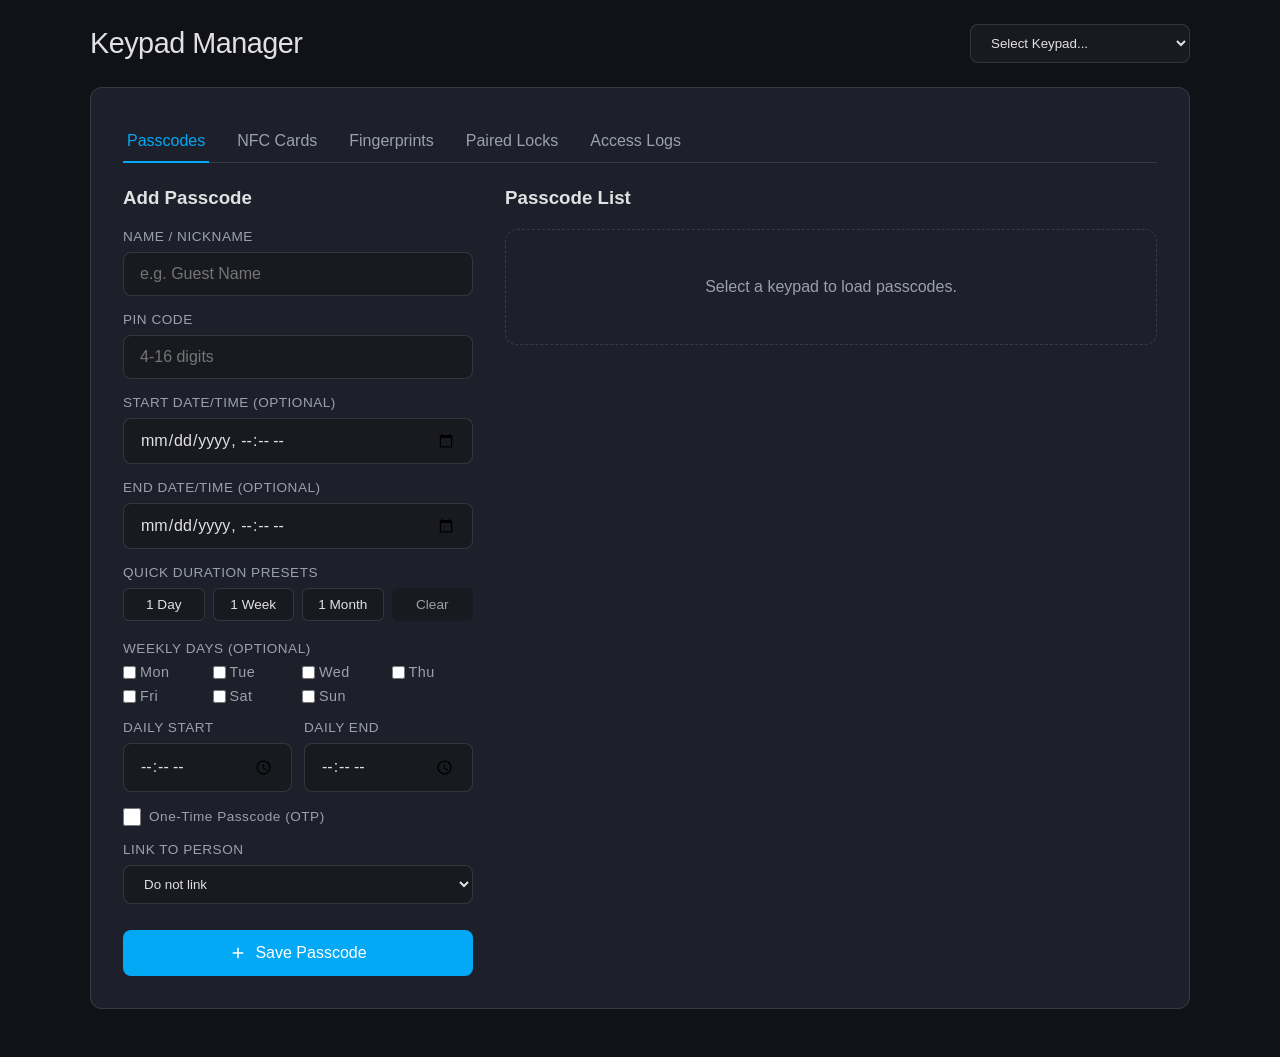
==== commit 490c7bc4: "Implement passcode schedules, OTP, person integration, and RSSI/connection sensors" ====
--- a/custom_components/sesame_ble/static/index.html
+++ b/custom_components/sesame_ble/static/index.html
@@ -596,11 +596,11 @@
                 <input type="password" id="passcode-code" class="input-style" placeholder="4-16 digits" required pattern="\d{4,16}">
               </div>
               <div class="form-group">
-                <label for="passcode-start">Start Time (Optional)</label>
+                <label for="passcode-start">Start Date/Time (Optional)</label>
                 <input type="datetime-local" id="passcode-start" class="input-style">
               </div>
               <div class="form-group">
-                <label for="passcode-end">End Time (Optional)</label>
+                <label for="passcode-end">End Date/Time (Optional)</label>
                 <input type="datetime-local" id="passcode-end" class="input-style">
               </div>
               <div class="form-group quick-preset-group">
@@ -611,6 +611,52 @@
                   <button type="button" class="preset-btn" onclick="setPresetDuration(30)">1 Month</button>
                   <button type="button" class="preset-btn preset-btn-clear" onclick="clearDurationPreset()">Clear</button>
                 </div>
+              </div>
+              <div class="form-group">
+                <label>Weekly Days (Optional)</label>
+                <div style="display: grid; grid-template-columns: repeat(4, 1fr); gap: 8px; margin-top: 4px;">
+                  <label style="display: flex; align-items: center; gap: 4px; text-transform: none; font-size: 0.9rem; font-weight: normal; margin-bottom: 0; cursor: pointer;">
+                    <input type="checkbox" name="passcode-days" value="0"> Mon
+                  </label>
+                  <label style="display: flex; align-items: center; gap: 4px; text-transform: none; font-size: 0.9rem; font-weight: normal; margin-bottom: 0; cursor: pointer;">
+                    <input type="checkbox" name="passcode-days" value="1"> Tue
+                  </label>
+                  <label style="display: flex; align-items: center; gap: 4px; text-transform: none; font-size: 0.9rem; font-weight: normal; margin-bottom: 0; cursor: pointer;">
+                    <input type="checkbox" name="passcode-days" value="2"> Wed
+                  </label>
+                  <label style="display: flex; align-items: center; gap: 4px; text-transform: none; font-size: 0.9rem; font-weight: normal; margin-bottom: 0; cursor: pointer;">
+                    <input type="checkbox" name="passcode-days" value="3"> Thu
+                  </label>
+                  <label style="display: flex; align-items: center; gap: 4px; text-transform: none; font-size: 0.9rem; font-weight: normal; margin-bottom: 0; cursor: pointer;">
+                    <input type="checkbox" name="passcode-days" value="4"> Fri
+                  </label>
+                  <label style="display: flex; align-items: center; gap: 4px; text-transform: none; font-size: 0.9rem; font-weight: normal; margin-bottom: 0; cursor: pointer;">
+                    <input type="checkbox" name="passcode-days" value="5"> Sat
+                  </label>
+                  <label style="display: flex; align-items: center; gap: 4px; text-transform: none; font-size: 0.9rem; font-weight: normal; margin-bottom: 0; cursor: pointer;">
+                    <input type="checkbox" name="passcode-days" value="6"> Sun
+                  </label>
+                </div>
+              </div>
+              <div class="form-group" style="display: flex; gap: 12px;">
+                <div style="flex: 1;">
+                  <label for="passcode-time-start">Daily Start</label>
+                  <input type="time" id="passcode-time-start" class="input-style">
+                </div>
+                <div style="flex: 1;">
+                  <label for="passcode-time-end">Daily End</label>
+                  <input type="time" id="passcode-time-end" class="input-style">
+                </div>
+              </div>
+              <div class="form-group" style="display: flex; align-items: center; gap: 8px;">
+                <input type="checkbox" id="passcode-one-time" style="width: 18px; height: 18px; cursor: pointer;">
+                <label for="passcode-one-time" style="margin-bottom: 0; text-transform: none; font-weight: normal; cursor: pointer;">One-Time Passcode (OTP)</label>
+              </div>
+              <div class="form-group">
+                <label for="passcode-person">Link to Person</label>
+                <select id="passcode-person" class="select-style person-dropdown" style="width: 100%;">
+                  <option value="">Do not link</option>
+                </select>
               </div>
               <button type="submit" class="btn" style="margin-top: 10px;">
                 <svg class="icon-svg" viewBox="0 0 24 24"><path d="M19 13h-6v6h-2v-6H5v-2h6V5h2v6h6v2z"/></svg>
@@ -709,7 +755,7 @@
   <div id="rename-modal" class="edit-modal">
     <div class="edit-modal-content">
       <div class="modal-header">
-        <h3 id="rename-modal-title">Rename Item</h3>
+        <h3 id="rename-modal-title">Rename & Link Item</h3>
         <button class="modal-close" onclick="closeRenameModal()">&times;</button>
       </div>
       <form id="rename-form">
@@ -719,9 +765,15 @@
           <label for="rename-name">New Name</label>
           <input type="text" id="rename-name" class="input-style" placeholder="Enter new name" required>
         </div>
+        <div class="form-group">
+          <label for="rename-person">Link to Person</label>
+          <select id="rename-person" class="select-style person-dropdown" style="width: 100%;">
+            <option value="">Do not link</option>
+          </select>
+        </div>
         <div class="modal-footer" style="display: flex; justify-content: flex-end; gap: 10px; margin-top: 20px;">
           <button type="button" class="btn btn-cancel" onclick="closeRenameModal()">Cancel</button>
-          <button type="submit" class="btn">Rename</button>
+          <button type="submit" class="btn">Save</button>
         </div>
       </form>
     </div>
@@ -751,6 +803,12 @@
             <label for="card-add-name">Card Name / Owner</label>
             <input type="text" id="card-add-name" class="input-style" placeholder="e.g. John's Card" required>
           </div>
+          <div class="form-group">
+            <label for="card-add-person">Link to Person</label>
+            <select id="card-add-person" class="select-style person-dropdown" style="width: 100%;">
+              <option value="">Do not link</option>
+            </select>
+          </div>
           <button type="submit" class="btn" style="width: 100%; margin-top: 15px;">Save Card</button>
         </form>
       </div>
@@ -782,6 +840,12 @@
           <div class="form-group">
             <label for="fingerprint-add-name">Fingerprint Name / Owner</label>
             <input type="text" id="fingerprint-add-name" class="input-style" placeholder="e.g. John's Index" required>
+          </div>
+          <div class="form-group">
+            <label for="fingerprint-add-person">Link to Person</label>
+            <select id="fingerprint-add-person" class="select-style person-dropdown" style="width: 100%;">
+              <option value="">Do not link</option>
+            </select>
           </div>
           <button type="submit" class="btn" style="width: 100%; margin-top: 15px;">Save Fingerprint</button>
         </form>
@@ -816,6 +880,52 @@
             <label for="passcode-add-name">Passcode Name / Owner</label>
             <input type="text" id="passcode-add-name" class="input-style" placeholder="e.g. Guest's Passcode" required>
           </div>
+          <div class="form-group">
+            <label>Weekly Days (Optional)</label>
+            <div style="display: grid; grid-template-columns: repeat(4, 1fr); gap: 8px; margin-top: 4px;">
+              <label style="display: flex; align-items: center; gap: 4px; text-transform: none; font-size: 0.9rem; font-weight: normal; margin-bottom: 0; cursor: pointer;">
+                <input type="checkbox" name="passcode-add-days" value="0"> Mon
+              </label>
+              <label style="display: flex; align-items: center; gap: 4px; text-transform: none; font-size: 0.9rem; font-weight: normal; margin-bottom: 0; cursor: pointer;">
+                <input type="checkbox" name="passcode-add-days" value="1"> Tue
+              </label>
+              <label style="display: flex; align-items: center; gap: 4px; text-transform: none; font-size: 0.9rem; font-weight: normal; margin-bottom: 0; cursor: pointer;">
+                <input type="checkbox" name="passcode-add-days" value="2"> Wed
+              </label>
+              <label style="display: flex; align-items: center; gap: 4px; text-transform: none; font-size: 0.9rem; font-weight: normal; margin-bottom: 0; cursor: pointer;">
+                <input type="checkbox" name="passcode-add-days" value="3"> Thu
+              </label>
+              <label style="display: flex; align-items: center; gap: 4px; text-transform: none; font-size: 0.9rem; font-weight: normal; margin-bottom: 0; cursor: pointer;">
+                <input type="checkbox" name="passcode-add-days" value="4"> Fri
+              </label>
+              <label style="display: flex; align-items: center; gap: 4px; text-transform: none; font-size: 0.9rem; font-weight: normal; margin-bottom: 0; cursor: pointer;">
+                <input type="checkbox" name="passcode-add-days" value="5"> Sat
+              </label>
+              <label style="display: flex; align-items: center; gap: 4px; text-transform: none; font-size: 0.9rem; font-weight: normal; margin-bottom: 0; cursor: pointer;">
+                <input type="checkbox" name="passcode-add-days" value="6"> Sun
+              </label>
+            </div>
+          </div>
+          <div class="form-group" style="display: flex; gap: 12px;">
+            <div style="flex: 1;">
+              <label for="passcode-add-time-start">Daily Start</label>
+              <input type="time" id="passcode-add-time-start" class="input-style">
+            </div>
+            <div style="flex: 1;">
+              <label for="passcode-add-time-end">Daily End</label>
+              <input type="time" id="passcode-add-time-end" class="input-style">
+            </div>
+          </div>
+          <div class="form-group" style="display: flex; align-items: center; gap: 8px;">
+            <input type="checkbox" id="passcode-add-one-time" style="width: 18px; height: 18px; cursor: pointer;">
+            <label for="passcode-add-one-time" style="margin-bottom: 0; text-transform: none; font-weight: normal; cursor: pointer;">One-Time Passcode (OTP)</label>
+          </div>
+          <div class="form-group">
+            <label for="passcode-add-person">Link to Person</label>
+            <select id="passcode-add-person" class="select-style person-dropdown" style="width: 100%;">
+              <option value="">Do not link</option>
+            </select>
+          </div>
           <button type="submit" class="btn" style="width: 100%; margin-top: 15px;">Save Passcode</button>
         </form>
       </div>
@@ -829,6 +939,38 @@
     let activeKeypads = [];
     let currentKeypadEntryId = "";
     let revealedPINs = new Set();
+
+    function getPersonEntities() {
+      const hass = window.hass || window.parent.hass;
+      if (!hass || !hass.states) return [];
+      return Object.keys(hass.states)
+        .filter(entityId => entityId.startsWith("person."))
+        .map(entityId => {
+          const stateObj = hass.states[entityId];
+          return {
+            entity_id: entityId,
+            name: stateObj.attributes.friendly_name || entityId.split(".")[1]
+          };
+        })
+        .sort((a, b) => a.name.localeCompare(b.name));
+    }
+
+    function populatePersonDropdowns() {
+      const persons = getPersonEntities();
+      const dropdowns = document.querySelectorAll(".person-dropdown");
+      dropdowns.forEach(select => {
+        const firstOpt = select.options[0];
+        select.innerHTML = "";
+        select.appendChild(firstOpt);
+        
+        persons.forEach(p => {
+          const opt = document.createElement("option");
+          opt.value = p.entity_id;
+          opt.innerText = p.name;
+          select.appendChild(opt);
+        });
+      });
+    }
 
     function syncTheme() {
       try {
@@ -875,6 +1017,7 @@
     window.addEventListener("hass-changed", (event) => {
       syncTheme();
       loadKeypads();
+      populatePersonDropdowns();
     });
 
     document.addEventListener("DOMContentLoaded", () => {
@@ -882,6 +1025,7 @@
       // Periodic refresh
       setInterval(loadKeypads, 10000);
       loadKeypads();
+      populatePersonDropdowns();
 
       // Form Submit
       document.getElementById("passcode-form").addEventListener("submit", handlePasscodeSubmit);
@@ -996,6 +1140,27 @@
             }
           }
 
+          let scheduleTypeBadges = "";
+          if (p.one_time) {
+            scheduleTypeBadges += '<span class="badge" style="background: rgba(156, 39, 176, 0.1); border-color: #9c27b0; color: #9c27b0; margin-left: 4px;">OTP</span>';
+          }
+          if (p.days && p.days.length > 0) {
+            const dayNames = ["Mon", "Tue", "Wed", "Thu", "Fri", "Sat", "Sun"];
+            const formattedDays = p.days.map(d => dayNames[d]).join(",");
+            scheduleTypeBadges += `<span class="badge" style="background: rgba(0, 150, 136, 0.1); border-color: #009688; color: #009688; margin-left: 4px;" title="${formattedDays}">Weekly</span>`;
+          }
+          if (p.time_start || p.time_end) {
+            scheduleTypeBadges += `<span class="badge" style="background: rgba(33, 150, 243, 0.1); border-color: #2196f3; color: #2196f3; margin-left: 4px;">${p.time_start || "00:00"}-${p.time_end || "23:59"}</span>`;
+          }
+
+          let personBadgeHTML = "";
+          if (p.person_id) {
+            const hass = window.hass || window.parent.hass;
+            const personState = hass && hass.states ? hass.states[p.person_id] : null;
+            const personName = personState ? (personState.attributes.friendly_name || p.person_id.split(".")[1]) : p.person_id;
+            personBadgeHTML = `<span class="badge" style="background: rgba(233, 30, 99, 0.1); border-color: #e91e63; color: #e91e63; margin-left: 4px;">👤 ${escapeHTML(personName)}</span>`;
+          }
+
           const card = document.createElement("div");
           card.className = "item-card";
           card.innerHTML = `
@@ -1012,11 +1177,13 @@
                   </button>
                 </span>
                 ${statusBadgeHTML}
+                ${scheduleTypeBadges}
+                ${personBadgeHTML}
                 ${scheduleText ? `<span>${escapeHTML(scheduleText)}</span>` : ""}
               </div>
             </div>
             <div class="item-actions">
-              <button class="action-btn" onclick="editPasscode('${p.uid}', '${escapeHTML(p.name)}', '${p.code}', '${p.start}', '${p.end}')">
+              <button class="action-btn" onclick="editPasscode('${p.uid}', '${escapeHTML(p.name)}', '${p.code}', '${p.start}', '${p.end}', '${(p.days || []).join(",")}', '${p.time_start || ""}', '${p.time_end || ""}', ${p.one_time || false}, '${p.person_id || ""}')">
                 <svg class="icon-svg" viewBox="0 0 24 24"><path d="M3 17.25V21h3.75L17.81 9.94l-3.75-3.75L3 17.25zM20.71 7.04c.39-.39.39-1.02 0-1.41l-2.34-2.34c-.39-.39-1.02-.39-1.41 0l-1.83 1.83 3.75 3.75 1.83-1.83z"/></svg>
               </button>
               <button class="action-btn action-btn-danger" onclick="deletePasscode('${p.uid}')">
@@ -1035,6 +1202,14 @@
       } else {
         cardsList.innerHTML = "";
         keypad.cards.forEach(c => {
+          let personBadgeHTML = "";
+          if (c.person_id) {
+            const hass = window.hass || window.parent.hass;
+            const personState = hass && hass.states ? hass.states[c.person_id] : null;
+            const personName = personState ? (personState.attributes.friendly_name || c.person_id.split(".")[1]) : c.person_id;
+            personBadgeHTML = `<span class="badge" style="background: rgba(233, 30, 99, 0.1); border-color: #e91e63; color: #e91e63; margin-left: 4px;">👤 ${escapeHTML(personName)}</span>`;
+          }
+
           const card = document.createElement("div");
           card.className = "item-card";
           card.innerHTML = `
@@ -1043,10 +1218,11 @@
               <div class="item-meta">
                 <span class="badge badge-nfc">NFC Card</span>
                 <span>ID: ${c.uid}</span>
+                ${personBadgeHTML}
               </div>
             </div>
             <div class="item-actions">
-              <button class="action-btn" onclick="openRenameModal('card', '${c.uid}', '${escapeHTML(c.name)}')">
+              <button class="action-btn" onclick="openRenameModal('card', '${c.uid}', '${escapeHTML(c.name)}', '${c.person_id || ""}')">
                 <svg class="icon-svg" viewBox="0 0 24 24"><path d="M3 17.25V21h3.75L17.81 9.94l-3.75-3.75L3 17.25zM20.71 7.04c.39-.39.39-1.02 0-1.41l-2.34-2.34c-.39-.39-1.02-.39-1.41 0l-1.83 1.83 3.75 3.75 1.83-1.83z"/></svg>
               </button>
               <button class="action-btn action-btn-danger" onclick="deleteCard('${c.uid}')">
@@ -1079,6 +1255,14 @@
       } else {
         fingerprintsList.innerHTML = "";
         keypad.fingerprints.forEach(f => {
+          let personBadgeHTML = "";
+          if (f.person_id) {
+            const hass = window.hass || window.parent.hass;
+            const personState = hass && hass.states ? hass.states[f.person_id] : null;
+            const personName = personState ? (personState.attributes.friendly_name || f.person_id.split(".")[1]) : f.person_id;
+            personBadgeHTML = `<span class="badge" style="background: rgba(233, 30, 99, 0.1); border-color: #e91e63; color: #e91e63; margin-left: 4px;">👤 ${escapeHTML(personName)}</span>`;
+          }
+
           const card = document.createElement("div");
           card.className = "item-card";
           card.innerHTML = `
@@ -1087,10 +1271,11 @@
               <div class="item-meta">
                 <span class="badge badge-fingerprint" style="background-color: #f39c12; color: white;">Fingerprint</span>
                 <span>ID: ${f.uid}</span>
+                ${personBadgeHTML}
               </div>
             </div>
             <div class="item-actions">
-              <button class="action-btn" onclick="openRenameModal('fingerprint', '${f.uid}', '${escapeHTML(f.name)}')">
+              <button class="action-btn" onclick="openRenameModal('fingerprint', '${f.uid}', '${escapeHTML(f.name)}', '${f.person_id || ""}')">
                 <svg class="icon-svg" viewBox="0 0 24 24"><path d="M3 17.25V21h3.75L17.81 9.94l-3.75-3.75L3 17.25zM20.71 7.04c.39-.39.39-1.02 0-1.41l-2.34-2.34c-.39-.39-1.02-.39-1.41 0l-1.83 1.83 3.75 3.75 1.83-1.83z"/></svg>
               </button>
               <button class="action-btn action-btn-danger" onclick="deleteFingerprint('${f.uid}')">
@@ -1215,6 +1400,15 @@
       const code = document.getElementById("passcode-code").value;
       const startInput = document.getElementById("passcode-start").value;
       const endInput = document.getElementById("passcode-end").value;
+      const time_start = document.getElementById("passcode-time-start").value;
+      const time_end = document.getElementById("passcode-time-end").value;
+      const one_time = document.getElementById("passcode-one-time").checked;
+      const person_id = document.getElementById("passcode-person").value;
+
+      const days = [];
+      document.querySelectorAll("input[name='passcode-days']:checked").forEach(cb => {
+        days.push(parseInt(cb.value));
+      });
 
       // Reformat HTML5 datetime-local (YYYY-MM-DDTHH:MM) to YYYY-MM-DD HH:MM
       const start = startInput ? startInput.replace("T", " ") : "";
@@ -1241,7 +1435,12 @@
             name,
             code,
             start,
-            end
+            end,
+            days,
+            time_start,
+            time_end,
+            one_time,
+            person_id
           })
         });
         const res = await response.json();
@@ -1253,6 +1452,13 @@
           document.getElementById("passcode-code").value = code;
           document.getElementById("passcode-start").value = startInput;
           document.getElementById("passcode-end").value = endInput;
+          document.getElementById("passcode-time-start").value = time_start;
+          document.getElementById("passcode-time-end").value = time_end;
+          document.getElementById("passcode-one-time").checked = one_time;
+          document.getElementById("passcode-person").value = person_id;
+          document.querySelectorAll("input[name='passcode-days']").forEach(cb => {
+            cb.checked = days.includes(parseInt(cb.value));
+          });
           if (uid) {
             document.querySelector("#passcode-form button[type='submit']").innerHTML = `
               <svg class="icon-svg" viewBox="0 0 24 24"><path d="M19 13h-6v6h-2v-6H5v-2h6V5h2v6h6v2z"/></svg> Update Passcode
@@ -1271,6 +1477,13 @@
         document.getElementById("passcode-code").value = code;
         document.getElementById("passcode-start").value = startInput;
         document.getElementById("passcode-end").value = endInput;
+        document.getElementById("passcode-time-start").value = time_start;
+        document.getElementById("passcode-time-end").value = time_end;
+        document.getElementById("passcode-one-time").checked = one_time;
+        document.getElementById("passcode-person").value = person_id;
+        document.querySelectorAll("input[name='passcode-days']").forEach(cb => {
+          cb.checked = days.includes(parseInt(cb.value));
+        });
         if (uid) {
           document.querySelector("#passcode-form button[type='submit']").innerHTML = `
             <svg class="icon-svg" viewBox="0 0 24 24"><path d="M19 13h-6v6h-2v-6H5v-2h6V5h2v6h6v2z"/></svg> Update Passcode
@@ -1280,7 +1493,7 @@
       }
     }
 
-    function editPasscode(uid, name, code, start, end) {
+    function editPasscode(uid, name, code, start, end, daysStr, timeStart, timeEnd, oneTime, personId) {
       document.getElementById("edit-uid").value = uid;
       document.getElementById("passcode-name").value = name;
       document.getElementById("passcode-code").value = code;
@@ -1288,6 +1501,15 @@
       // format YYYY-MM-DD HH:MM back to YYYY-MM-DDTHH:MM
       document.getElementById("passcode-start").value = start ? start.replace(" ", "T") : "";
       document.getElementById("passcode-end").value = end ? end.replace(" ", "T") : "";
+
+      const days = daysStr ? daysStr.split(",").map(Number) : [];
+      document.querySelectorAll("input[name='passcode-days']").forEach(cb => {
+        cb.checked = days.includes(parseInt(cb.value));
+      });
+      document.getElementById("passcode-time-start").value = timeStart || "";
+      document.getElementById("passcode-time-end").value = timeEnd || "";
+      document.getElementById("passcode-one-time").checked = !!oneTime;
+      document.getElementById("passcode-person").value = personId || "";
       
       document.querySelector("#passcode-form button[type='submit']").innerHTML = `
         <svg class="icon-svg" viewBox="0 0 24 24"><path d="M19 13h-6v6h-2v-6H5v-2h6V5h2v6h6v2z"/></svg> Update Passcode
@@ -1300,6 +1522,13 @@
       document.getElementById("passcode-code").value = "";
       document.getElementById("passcode-start").value = "";
       document.getElementById("passcode-end").value = "";
+      document.querySelectorAll("input[name='passcode-days']").forEach(cb => {
+        cb.checked = false;
+      });
+      document.getElementById("passcode-time-start").value = "";
+      document.getElementById("passcode-time-end").value = "";
+      document.getElementById("passcode-one-time").checked = false;
+      document.getElementById("passcode-person").value = "";
       document.querySelector("#passcode-form button[type='submit']").innerHTML = `
         <svg class="icon-svg" viewBox="0 0 24 24"><path d="M19 13h-6v6h-2v-6H5v-2h6V5h2v6h6v2z"/></svg> Save Passcode
       `;
@@ -1325,11 +1554,12 @@
     }
 
     // Rename Cards/Fingerprints Modals
-    function openRenameModal(type, uid, name) {
+    function openRenameModal(type, uid, name, personId) {
       document.getElementById("rename-uid").value = uid;
       document.getElementById("rename-type").value = type;
       document.getElementById("rename-name").value = name;
-      document.getElementById("rename-modal-title").innerText = `Rename ${type === 'card' ? 'NFC Card' : 'Fingerprint'}`;
+      document.getElementById("rename-person").value = personId || "";
+      document.getElementById("rename-modal-title").innerText = `Rename & Link ${type === 'card' ? 'NFC Card' : 'Fingerprint'}`;
       document.getElementById("rename-modal").style.display = "flex";
     }
 
@@ -1345,6 +1575,7 @@
       const uid = document.getElementById("rename-uid").value;
       const type = document.getElementById("rename-type").value;
       const name = document.getElementById("rename-name").value;
+      const person_id = document.getElementById("rename-person").value;
       const endpoint = `/api/sesame_ble/${type === 'card' ? 'cards' : 'fingerprints'}`;
 
       try {
@@ -1353,7 +1584,8 @@
           body: JSON.stringify({
             entry_id: currentKeypadEntryId,
             uid,
-            name
+            name,
+            person_id
           })
         });
         const res = await response.json();
@@ -1486,6 +1718,7 @@
         document.getElementById("card-add-uid").value = "";
         document.getElementById("card-add-type").value = "";
         document.getElementById("card-add-name").value = "";
+        document.getElementById("card-add-person").value = "";
         document.getElementById("card-add-form").style.display = "none";
         document.getElementById("card-reg-modal").style.display = "flex";
         
@@ -1549,6 +1782,7 @@
       const uid = document.getElementById("card-add-uid").value;
       const type = parseInt(document.getElementById("card-add-type").value) || 0x80;
       const name = document.getElementById("card-add-name").value;
+      const person_id = document.getElementById("card-add-person").value;
 
       try {
         const response = await hass.fetchWithAuth("/api/sesame_ble/cards/add", {
@@ -1557,7 +1791,8 @@
             entry_id: currentKeypadEntryId,
             uid,
             type,
-            name
+            name,
+            person_id
           })
         });
         const res = await response.json();
@@ -1599,6 +1834,7 @@
         document.getElementById("fingerprint-reg-status").innerText = "Waiting for fingerprint scan...";
         document.getElementById("fingerprint-add-uid").value = "";
         document.getElementById("fingerprint-add-name").value = "";
+        document.getElementById("fingerprint-add-person").value = "";
         document.getElementById("fingerprint-add-form").style.display = "none";
         document.getElementById("fingerprint-reg-modal").style.display = "flex";
         
@@ -1660,6 +1896,7 @@
 
       const uid = document.getElementById("fingerprint-add-uid").value;
       const name = document.getElementById("fingerprint-add-name").value;
+      const person_id = document.getElementById("fingerprint-add-person").value;
 
       try {
         const response = await hass.fetchWithAuth("/api/sesame_ble/fingerprints", {
@@ -1667,7 +1904,8 @@
           body: JSON.stringify({
             entry_id: currentKeypadEntryId,
             uid,
-            name
+            name,
+            person_id
           })
         });
         const res = await response.json();
@@ -1709,6 +1947,13 @@
         document.getElementById("passcode-add-uid").value = "";
         document.getElementById("passcode-add-code").value = "";
         document.getElementById("passcode-add-name").value = "";
+        document.getElementById("passcode-add-one-time").checked = false;
+        document.getElementById("passcode-add-person").value = "";
+        document.getElementById("passcode-add-time-start").value = "";
+        document.getElementById("passcode-add-time-end").value = "";
+        document.querySelectorAll("input[name='passcode-add-days']").forEach(cb => {
+          cb.checked = false;
+        });
         document.getElementById("passcode-add-form").style.display = "none";
         document.getElementById("passcode-reg-modal").style.display = "flex";
         
@@ -1772,6 +2017,15 @@
       const uid = document.getElementById("passcode-add-uid").value;
       const code = document.getElementById("passcode-add-code").value;
       const name = document.getElementById("passcode-add-name").value;
+      const person_id = document.getElementById("passcode-add-person").value;
+      const one_time = document.getElementById("passcode-add-one-time").checked;
+      const time_start = document.getElementById("passcode-add-time-start").value;
+      const time_end = document.getElementById("passcode-add-time-end").value;
+
+      const days = [];
+      document.querySelectorAll("input[name='passcode-add-days']:checked").forEach(cb => {
+        days.push(parseInt(cb.value));
+      });
 
       try {
         const response = await hass.fetchWithAuth("/api/sesame_ble/passcodes", {
@@ -1780,7 +2034,12 @@
             entry_id: currentKeypadEntryId,
             uid,
             code,
-            name
+            name,
+            days,
+            time_start,
+            time_end,
+            one_time,
+            person_id
           })
         });
         const res = await response.json();
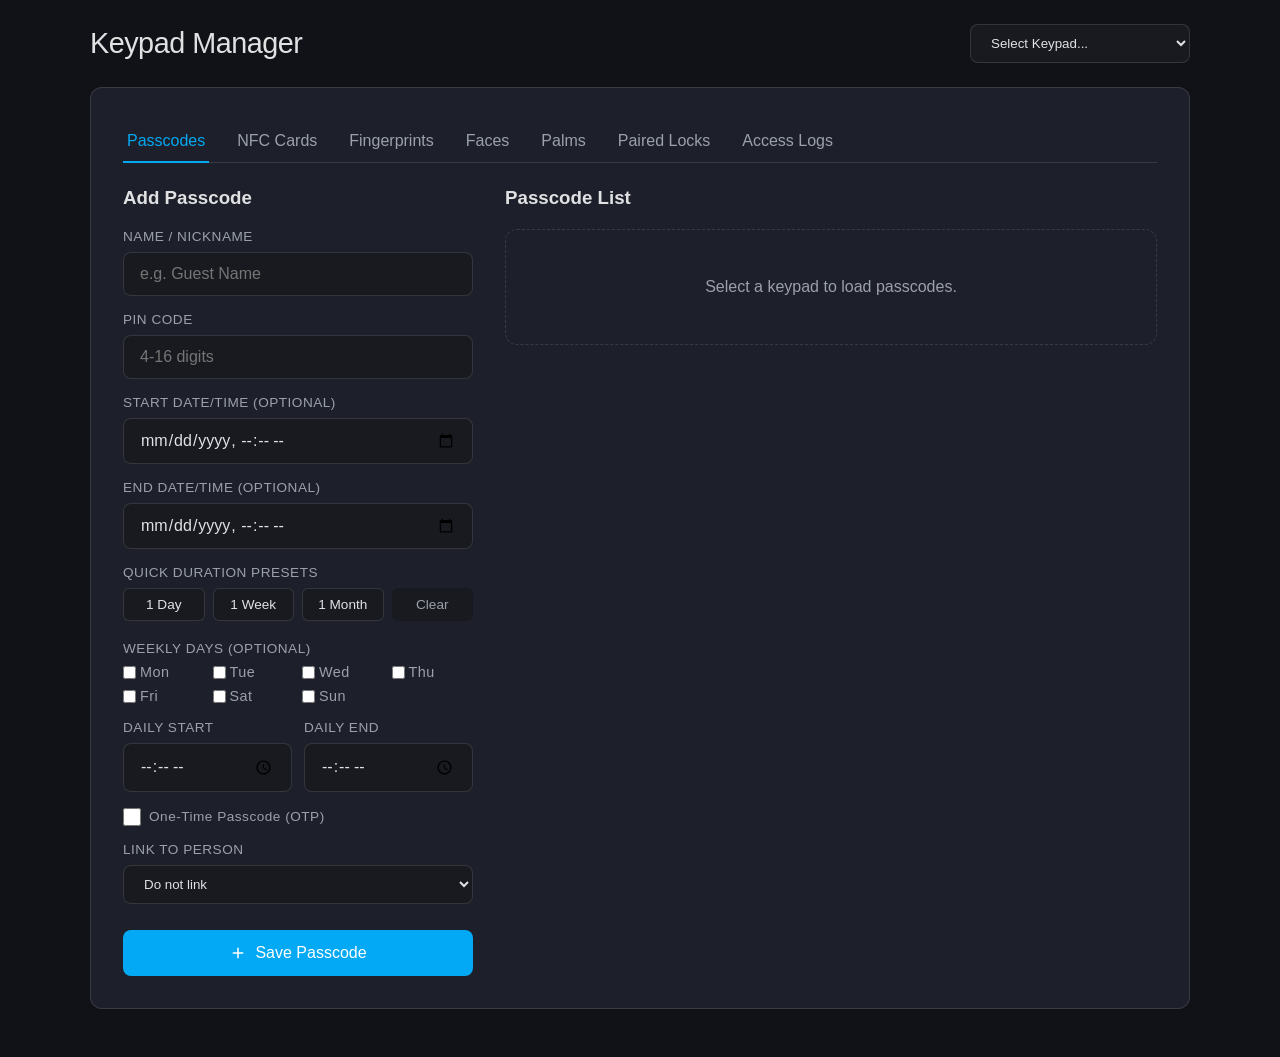
==== commit 1c2be94b: "feat: Add support for Sesame 6 series locks and Sesame Touch 2 keypads Adds full support for Sesame " ====
--- a/custom_components/sesame_ble/static/index.html
+++ b/custom_components/sesame_ble/static/index.html
@@ -575,9 +575,12 @@
         <button class="tab-btn active" onclick="switchTab('passcodes')">Passcodes</button>
         <button class="tab-btn" onclick="switchTab('cards')">NFC Cards</button>
         <button class="tab-btn" onclick="switchTab('fingerprints')">Fingerprints</button>
+        <button class="tab-btn" onclick="switchTab('faces')">Faces</button>
+        <button class="tab-btn" onclick="switchTab('palms')">Palms</button>
         <button class="tab-btn" onclick="switchTab('pairings')">Paired Locks</button>
         <button class="tab-btn" onclick="switchTab('history')">Access Logs</button>
       </div>
+
 
       <!-- Passcodes Content -->
       <div id="tab-passcodes" class="tab-content active">
@@ -706,6 +709,33 @@
         </div>
       </div>
 
+      <!-- Faces Content -->
+      <div id="tab-faces" class="tab-content">
+        <div class="section-header-bar" style="display: flex; justify-content: space-between; align-items: center; margin-bottom: 20px;">
+          <h3 style="font-weight: 600; margin: 0;">Face Recognition List</h3>
+          <button id="add-face-btn" class="btn" onclick="startFaceRegistration()" style="display: none;">
+            <svg class="icon-svg" viewBox="0 0 24 24"><path d="M19 13h-6v6h-2v-6H5v-2h6V5h2v6h6v2z"/></svg> Add Face
+          </button>
+        </div>
+        <div class="items-list" id="faces-list">
+          <div class="no-items">Select a keypad to load faces.</div>
+        </div>
+      </div>
+
+      <!-- Palms Content -->
+      <div id="tab-palms" class="tab-content">
+        <div class="section-header-bar" style="display: flex; justify-content: space-between; align-items: center; margin-bottom: 20px;">
+          <h3 style="font-weight: 600; margin: 0;">Palm Recognition List</h3>
+          <button id="add-palm-btn" class="btn" onclick="startPalmRegistration()" style="display: none;">
+            <svg class="icon-svg" viewBox="0 0 24 24"><path d="M19 13h-6v6h-2v-6H5v-2h6V5h2v6h6v2z"/></svg> Add Palm
+          </button>
+        </div>
+        <div class="items-list" id="palms-list">
+          <div class="no-items">Select a keypad to load palms.</div>
+        </div>
+      </div>
+
+
       <!-- Pairings Content -->
       <div id="tab-pairings" class="tab-content">
         <div class="manager-grid">
@@ -1016,15 +1046,15 @@
     // Event listener for Home Assistant object updates
     window.addEventListener("hass-changed", (event) => {
       syncTheme();
-      loadKeypads();
+      loadKeypads(false);
       populatePersonDropdowns();
     });
 
     document.addEventListener("DOMContentLoaded", () => {
       syncTheme();
       // Periodic refresh
-      setInterval(loadKeypads, 10000);
-      loadKeypads();
+      setInterval(() => loadKeypads(false), 10000);
+      loadKeypads(true);
       populatePersonDropdowns();
 
       // Form Submit
@@ -1043,19 +1073,30 @@
     });
 
     let allConfiguredLocks = [];
-
-    async function loadKeypads() {
+    let lastFetchTime = 0;
+    let isFetchingKeypads = false;
+
+    async function loadKeypads(force = false) {
+      if (isFetchingKeypads) return;
+
+      const now = Date.now();
+      if (!force && (now - lastFetchTime < 3000)) return;
+
       const hass = window.hass || window.parent.hass;
       if (!hass) return;
 
+      isFetchingKeypads = true;
       try {
         const response = await hass.fetchWithAuth("/api/sesame_ble/passcodes");
         const data = await response.json();
         activeKeypads = data.keypads || [];
         allConfiguredLocks = data.all_locks || [];
         updateDeviceSelect();
+        lastFetchTime = Date.now();
       } catch (err) {
         console.error("Error fetching keypad data:", err);
+      } finally {
+        isFetchingKeypads = false;
       }
     }
 
@@ -1464,9 +1505,9 @@
               <svg class="icon-svg" viewBox="0 0 24 24"><path d="M19 13h-6v6h-2v-6H5v-2h6V5h2v6h6v2z"/></svg> Update Passcode
             `;
           }
-          await loadKeypads();
+          await loadKeypads(true);
         } else {
-          await loadKeypads();
+          await loadKeypads(true);
         }
       } catch (err) {
         console.error("Error saving passcode:", err);
@@ -1489,7 +1530,7 @@
             <svg class="icon-svg" viewBox="0 0 24 24"><path d="M19 13h-6v6h-2v-6H5v-2h6V5h2v6h6v2z"/></svg> Update Passcode
           `;
         }
-        await loadKeypads();
+        await loadKeypads(true);
       }
     }
 
@@ -1547,7 +1588,7 @@
             uid
           })
         });
-        loadKeypads();
+        loadKeypads(true);
       } catch (err) {
         console.error("Error deleting passcode:", err);
       }
@@ -1593,7 +1634,7 @@
           alert(res.error);
         } else {
           closeRenameModal();
-          loadKeypads();
+          loadKeypads(true);
         }
       } catch (err) {
         console.error("Error renaming item:", err);
@@ -1614,7 +1655,7 @@
             uid
           })
         });
-        loadKeypads();
+        loadKeypads(true);
       } catch (err) {
         console.error("Error deleting card:", err);
       }
@@ -1633,7 +1674,7 @@
             uid
           })
         });
-        loadKeypads();
+        loadKeypads(true);
       } catch (err) {
         console.error("Error deleting fingerprint:", err);
       }
@@ -1732,7 +1773,7 @@
     function startCardRegPoll() {
       if (cardRegPollInterval) clearInterval(cardRegPollInterval);
       cardRegPollInterval = setInterval(async () => {
-        await loadKeypads();
+        await loadKeypads(true);
         const keypad = activeKeypads.find(k => k.entry_id === currentKeypadEntryId);
         if (keypad && keypad.scanned_card) {
           const card = keypad.scanned_card;
@@ -1801,7 +1842,7 @@
         } else {
           document.getElementById("card-reg-modal").style.display = "none";
           cardRegModalOpen = false;
-          loadKeypads();
+          loadKeypads(true);
         }
       } catch (err) {
         console.error("Error adding card:", err);
@@ -1848,7 +1889,7 @@
     function startFingerprintRegPoll() {
       if (fingerprintRegPollInterval) clearInterval(fingerprintRegPollInterval);
       fingerprintRegPollInterval = setInterval(async () => {
-        await loadKeypads();
+        await loadKeypads(true);
         const keypad = activeKeypads.find(k => k.entry_id === currentKeypadEntryId);
         if (keypad && keypad.scanned_fingerprint) {
           const finger = keypad.scanned_fingerprint;
@@ -1913,7 +1954,7 @@
           alert(res.error);
         } else {
           await cancelFingerprintRegistration();
-          loadKeypads();
+          loadKeypads(true);
         }
       } catch (err) {
         console.error("Error saving fingerprint:", err);
@@ -1967,7 +2008,7 @@
     function startPasscodeRegPoll() {
       if (passcodeRegPollInterval) clearInterval(passcodeRegPollInterval);
       passcodeRegPollInterval = setInterval(async () => {
-        await loadKeypads();
+        await loadKeypads(true);
         const keypad = activeKeypads.find(k => k.entry_id === currentKeypadEntryId);
         if (keypad && keypad.scanned_passcode) {
           const passcode = keypad.scanned_passcode;
@@ -2047,7 +2088,7 @@
           alert(res.error);
         } else {
           await cancelPasscodeRegistration();
-          loadKeypads();
+          loadKeypads(true);
         }
       } catch (err) {
         console.error("Error saving passcode:", err);
@@ -2076,7 +2117,7 @@
         if (res.error) {
           alert(res.error);
         } else {
-          loadKeypads();
+          loadKeypads(true);
         }
       } catch (err) {
         console.error("Error pairing lock:", err);
@@ -2100,7 +2141,7 @@
         if (res.error) {
           alert(res.error);
         } else {
-          loadKeypads();
+          loadKeypads(true);
         }
       } catch (err) {
         console.error("Error unpairing lock:", err);
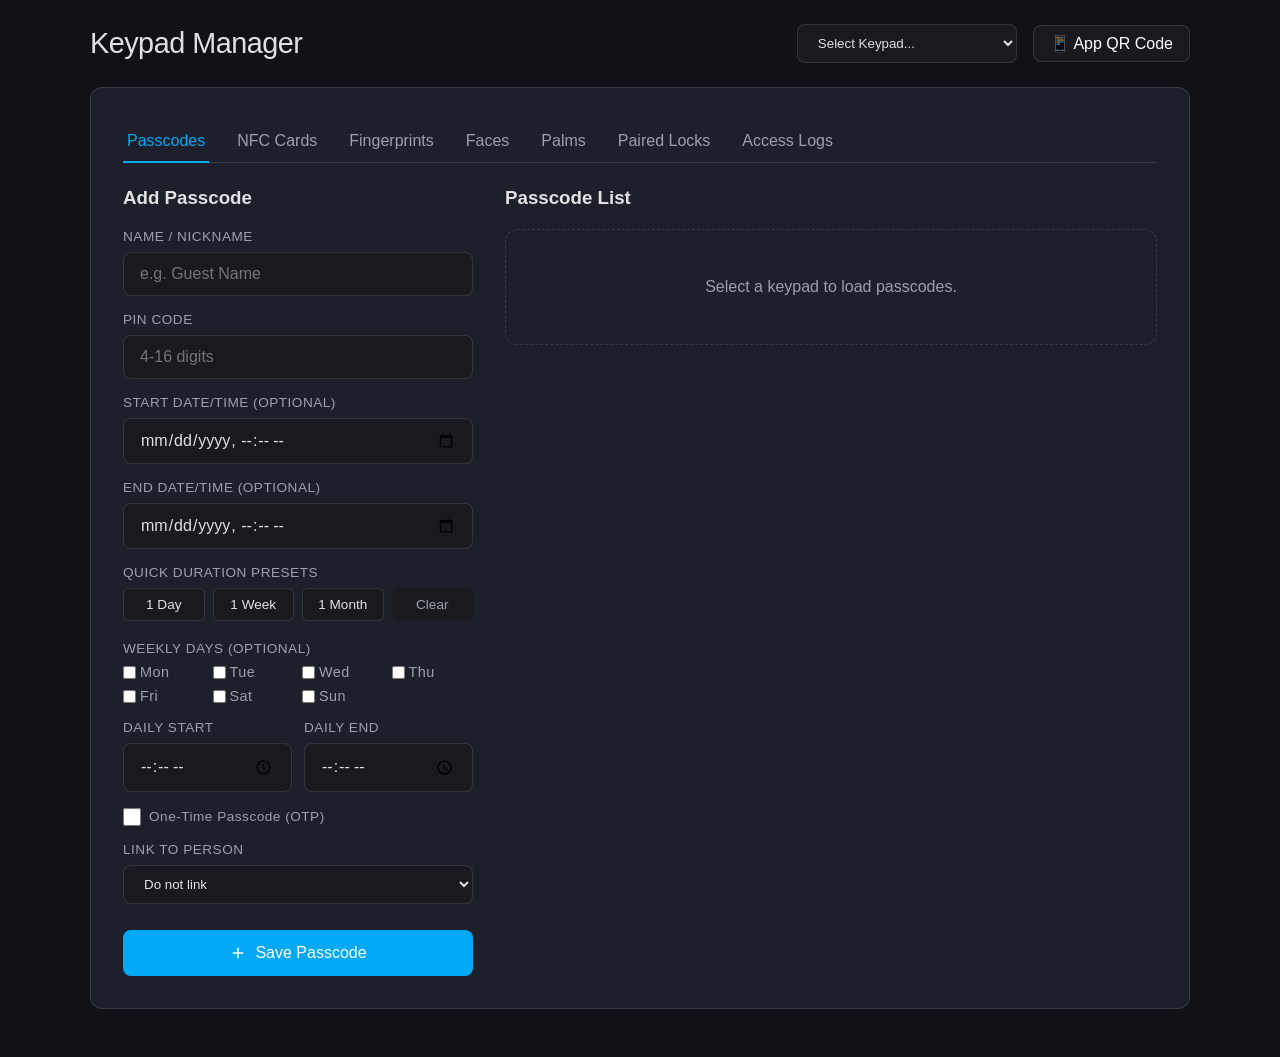
==== commit e7e214e0: "feat: Add setup QR code generator and native Home Assistant image platform Adds setup QR code render" ====
--- a/custom_components/sesame_ble/static/index.html
+++ b/custom_components/sesame_ble/static/index.html
@@ -566,8 +566,10 @@
           <div class="status-dot"></div>
           <span id="status-text">Disconnected</span>
         </div>
+        <button id="btn-show-qr" class="btn" style="width: auto; padding: 8px 16px; background: var(--secondary-background-color); border: 1px solid var(--panel-border);" onclick="showQRCodeModal()">📱 App QR Code</button>
       </div>
     </header>
+
 
     <main class="panel">
       <!-- Tabs Header -->
@@ -2225,6 +2227,70 @@
       const mm = pad(date.getMinutes());
       return `${yyyy}-${MM}-${dd} ${hh}:${mm}`;
     }
+
+    function showQRCodeModal() {
+
+      let qrUrl = "", qrImgUrl = "", name = "";
+
+      const currentKeypad = activeKeypads.find(k => k.entry_id === currentKeypadEntryId);
+      if (currentKeypad) {
+        name = currentKeypad.name;
+        qrUrl = currentKeypad.qr_url || "";
+        qrImgUrl = currentKeypad.qr_image_url || "";
+      } else if (allConfiguredLocks.length > 0) {
+        const lock = allConfiguredLocks[0];
+        name = lock.name;
+        qrUrl = lock.qr_url || "";
+        qrImgUrl = lock.qr_image_url || "";
+      }
+
+      if (!qrUrl) {
+        alert("No QR Code setup URL available for the selected device.");
+        return;
+      }
+
+      document.getElementById("qr-modal-title").innerText = `${name} - App Setup QR`;
+      document.getElementById("qr-modal-url").value = qrUrl;
+      document.getElementById("qr-modal-img").src = qrImgUrl;
+
+      document.getElementById("qr-code-modal").style.display = "flex";
+    }
+
+    function closeQRCodeModal() {
+      document.getElementById("qr-code-modal").style.display = "none";
+    }
+
+    function copyQRUrl() {
+      const urlEl = document.getElementById("qr-modal-url");
+      urlEl.select();
+      navigator.clipboard.writeText(urlEl.value);
+      alert("Setup URL copied to clipboard!");
+    }
   </script>
+
+  <!-- QR Code Setup Modal -->
+  <div id="qr-code-modal" class="modal" style="display: none; position: fixed; inset: 0; background: rgba(0,0,0,0.75); align-items: center; justify-content: center; z-index: 1000;">
+    <div class="panel" style="max-width: 460px; width: 90%; text-align: center; position: relative; padding: 24px; border-radius: 16px;">
+      <h3 id="qr-modal-title" style="margin-bottom: 12px; font-weight: 600; font-size: 1.2rem;">Sesame App Setup QR</h3>
+      <p style="font-size: 0.85rem; color: var(--text-muted); margin-bottom: 20px;">Scan this QR code with the official Candy House Sesame app to import this device onto your phone.</p>
+
+      <div style="background: white; padding: 16px; border-radius: 12px; display: inline-block; margin-bottom: 20px; box-shadow: 0 4px 12px rgba(0,0,0,0.3);">
+        <img id="qr-modal-img" src="" alt="App Setup QR Code" style="width: 220px; height: 220px; display: block;" />
+      </div>
+
+      <div class="form-group" style="text-align: left; margin-bottom: 20px;">
+        <label style="font-size: 0.8rem; text-transform: uppercase; color: var(--text-muted);">ssm:// Setup URL</label>
+        <div style="display: flex; gap: 8px;">
+          <input type="text" id="qr-modal-url" class="input-style" readonly style="font-size: 0.8rem; font-family: monospace;" />
+          <button class="btn" style="width: auto; padding: 0 16px;" onclick="copyQRUrl()">Copy</button>
+        </div>
+      </div>
+
+      <div style="display: flex; justify-content: flex-end;">
+        <button class="btn btn-secondary" style="width: auto; padding: 8px 24px; background: var(--secondary-background-color); border: 1px solid var(--panel-border);" onclick="closeQRCodeModal()">Close</button>
+      </div>
+    </div>
+  </div>
 </body>
+
 </html>
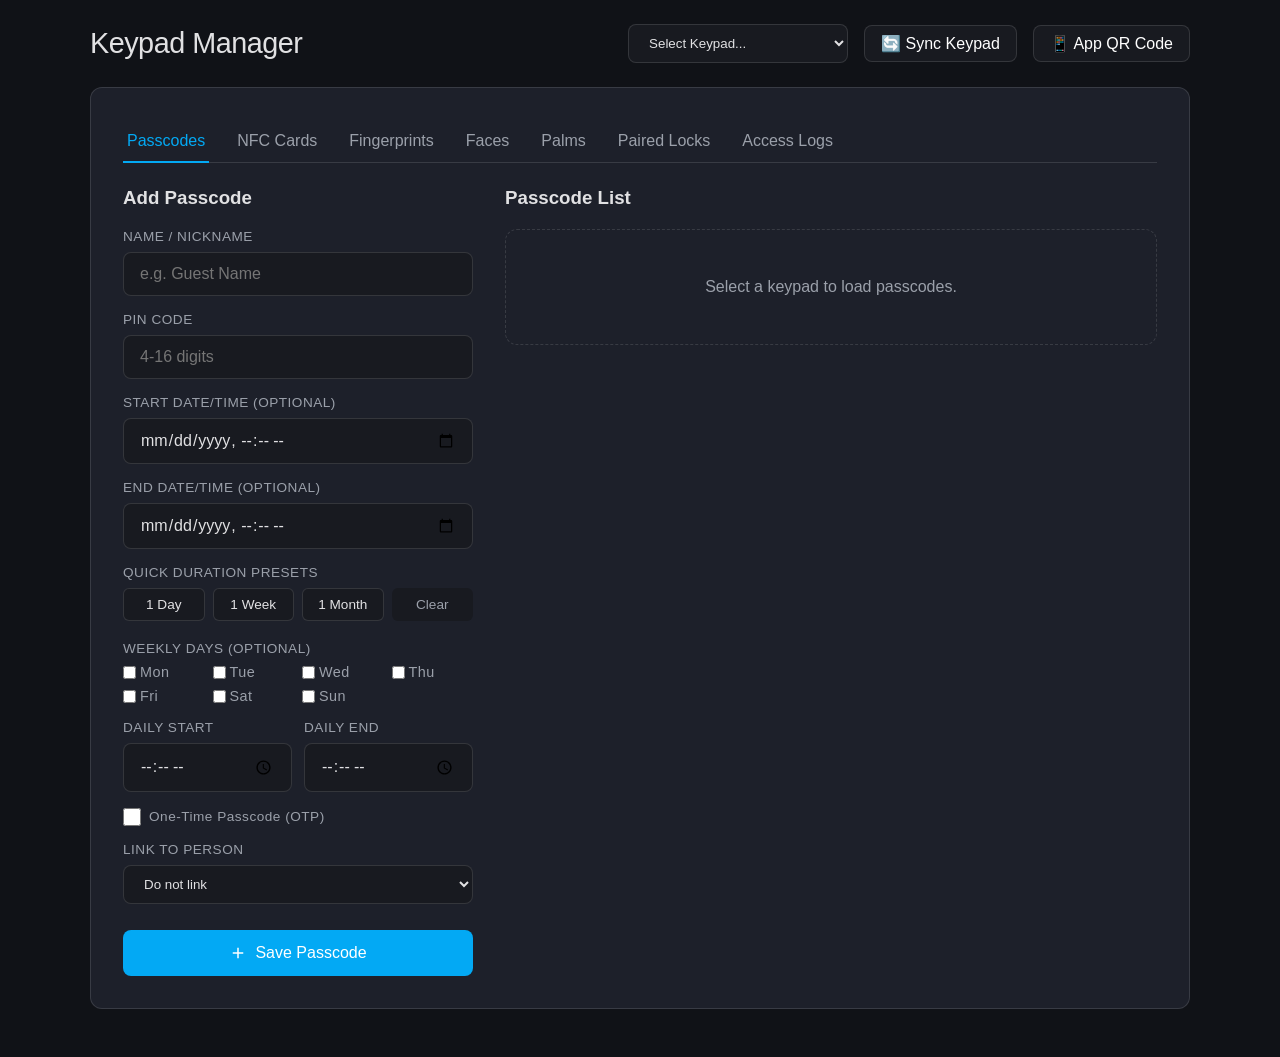
==== commit 90933eda: "Optimize battery on Sesame keypads and locks - Eliminate 60-second polling loop from keypads and cre" ====
--- a/custom_components/sesame_ble/static/index.html
+++ b/custom_components/sesame_ble/static/index.html
@@ -566,6 +566,7 @@
           <div class="status-dot"></div>
           <span id="status-text">Disconnected</span>
         </div>
+        <button id="btn-sync-keypad" class="btn" style="width: auto; padding: 8px 16px; background: var(--secondary-background-color); border: 1px solid var(--panel-border);" onclick="triggerKeypadSync()">🔄 Sync Keypad</button>
         <button id="btn-show-qr" class="btn" style="width: auto; padding: 8px 16px; background: var(--secondary-background-color); border: 1px solid var(--panel-border);" onclick="showQRCodeModal()">📱 App QR Code</button>
       </div>
     </header>
@@ -574,14 +575,15 @@
     <main class="panel">
       <!-- Tabs Header -->
       <div class="tabs-header">
-        <button class="tab-btn active" onclick="switchTab('passcodes')">Passcodes</button>
-        <button class="tab-btn" onclick="switchTab('cards')">NFC Cards</button>
-        <button class="tab-btn" onclick="switchTab('fingerprints')">Fingerprints</button>
-        <button class="tab-btn" onclick="switchTab('faces')">Faces</button>
-        <button class="tab-btn" onclick="switchTab('palms')">Palms</button>
-        <button class="tab-btn" onclick="switchTab('pairings')">Paired Locks</button>
-        <button class="tab-btn" onclick="switchTab('history')">Access Logs</button>
+        <button id="tab-btn-passcodes" class="tab-btn active" onclick="switchTab('passcodes')">Passcodes</button>
+        <button id="tab-btn-cards" class="tab-btn" onclick="switchTab('cards')">NFC Cards</button>
+        <button id="tab-btn-fingerprints" class="tab-btn" onclick="switchTab('fingerprints')">Fingerprints</button>
+        <button id="tab-btn-faces" class="tab-btn" onclick="switchTab('faces')">Faces</button>
+        <button id="tab-btn-palms" class="tab-btn" onclick="switchTab('palms')">Palms</button>
+        <button id="tab-btn-pairings" class="tab-btn" onclick="switchTab('pairings')">Paired Locks</button>
+        <button id="tab-btn-history" class="tab-btn" onclick="switchTab('history')">Access Logs</button>
       </div>
+
 
 
       <!-- Passcodes Content -->
@@ -1145,8 +1147,13 @@
 
       // Render Connection Status
       statusBadge.style.display = "inline-flex";
-      statusBadge.className = "status-badge " + (keypad.is_logged_in ? "status-connected" : "status-disconnected");
-      statusText.innerText = keypad.is_logged_in ? "Online" : "Connecting...";
+      const isOnline = keypad.is_logged_in || keypad.is_available;
+      statusBadge.className = "status-badge " + (isOnline ? "status-connected" : "status-disconnected");
+      let statusStr = keypad.is_logged_in ? "Connected" : (keypad.is_available ? "Standby" : "Offline");
+      if (keypad.battery_percentage != null) {
+        statusStr += ` (${keypad.battery_percentage}%)`;
+      }
+      statusText.innerText = statusStr;
 
       // Render Passcodes
       const passcodesList = document.getElementById("passcodes-list");
@@ -1238,9 +1245,49 @@
         });
       }
 
+      // Supported Auth Methods Tab Highlights
+      const supported = keypad.supported_auth_methods || ["passcode", "card", "fingerprint"];
+      const cardsTabBtn = document.getElementById("tab-btn-cards");
+      const fingerprintsTabBtn = document.getElementById("tab-btn-fingerprints");
+      const facesTabBtn = document.getElementById("tab-btn-faces");
+      const palmsTabBtn = document.getElementById("tab-btn-palms");
+
+      if (cardsTabBtn) {
+        cardsTabBtn.style.opacity = supported.includes("card") ? "1.0" : "0.5";
+        cardsTabBtn.title = supported.includes("card") ? "NFC Cards" : "NFC card reader is not supported by " + (keypad.model_name || "this model");
+      }
+      if (fingerprintsTabBtn) {
+        fingerprintsTabBtn.style.opacity = supported.includes("fingerprint") ? "1.0" : "0.5";
+        fingerprintsTabBtn.title = supported.includes("fingerprint") ? "Fingerprints" : "Fingerprint scanner is not supported by " + (keypad.model_name || "this model");
+      }
+      if (facesTabBtn) {
+        facesTabBtn.style.opacity = supported.includes("face") ? "1.0" : "0.5";
+        facesTabBtn.title = supported.includes("face") ? "Face Recognition" : "Face recognition is not supported by " + (keypad.model_name || "this model");
+      }
+      if (palmsTabBtn) {
+        palmsTabBtn.style.opacity = supported.includes("palm") ? "1.0" : "0.5";
+        palmsTabBtn.title = supported.includes("palm") ? "Palm Recognition" : "Palm recognition is not supported by " + (keypad.model_name || "this model");
+      }
+
+      // Show/Hide Add Buttons depending on connection/online state & hardware support
+      const addCardBtn = document.getElementById("add-card-btn");
+      const addFingerprintBtn = document.getElementById("add-fingerprint-btn");
+      const addPasscodeBtn = document.getElementById("add-passcode-btn");
+      if (keypad.is_logged_in) {
+        if (addCardBtn) addCardBtn.style.display = supported.includes("card") ? "inline-flex" : "none";
+        if (addFingerprintBtn) addFingerprintBtn.style.display = supported.includes("fingerprint") ? "inline-flex" : "none";
+        if (addPasscodeBtn) addPasscodeBtn.style.display = "inline-flex";
+      } else {
+        if (addCardBtn) addCardBtn.style.display = "none";
+        if (addFingerprintBtn) addFingerprintBtn.style.display = "none";
+        if (addPasscodeBtn) addPasscodeBtn.style.display = "none";
+      }
+
       // Render Cards
       const cardsList = document.getElementById("cards-list");
-      if (keypad.cards.length === 0) {
+      if (!supported.includes("card")) {
+        cardsList.innerHTML = `<div class="no-items">NFC card reader is not supported by this model (${escapeHTML(keypad.model_name || 'Keypad')}).</div>`;
+      } else if (!keypad.cards || keypad.cards.length === 0) {
         cardsList.innerHTML = '<div class="no-items">No NFC cards registered.</div>';
       } else {
         cardsList.innerHTML = "";
@@ -1277,23 +1324,11 @@
         });
       }
 
-      // Show/Hide Add Buttons depending on connection/online state
-      const addCardBtn = document.getElementById("add-card-btn");
-      const addFingerprintBtn = document.getElementById("add-fingerprint-btn");
-      const addPasscodeBtn = document.getElementById("add-passcode-btn");
-      if (keypad.is_logged_in) {
-        if (addCardBtn) addCardBtn.style.display = "inline-flex";
-        if (addFingerprintBtn) addFingerprintBtn.style.display = "inline-flex";
-        if (addPasscodeBtn) addPasscodeBtn.style.display = "inline-flex";
-      } else {
-        if (addCardBtn) addCardBtn.style.display = "none";
-        if (addFingerprintBtn) addFingerprintBtn.style.display = "none";
-        if (addPasscodeBtn) addPasscodeBtn.style.display = "none";
-      }
-
       // Render Fingerprints
       const fingerprintsList = document.getElementById("fingerprints-list");
-      if (keypad.fingerprints.length === 0) {
+      if (!supported.includes("fingerprint")) {
+        fingerprintsList.innerHTML = `<div class="no-items">Fingerprint scanner is not supported by this model (${escapeHTML(keypad.model_name || 'Keypad')}).</div>`;
+      } else if (!keypad.fingerprints || keypad.fingerprints.length === 0) {
         fingerprintsList.innerHTML = '<div class="no-items">No fingerprints registered.</div>';
       } else {
         fingerprintsList.innerHTML = "";
@@ -1330,9 +1365,102 @@
         });
       }
 
+
+      // Render Faces
+      const facesList = document.getElementById("faces-list");
+      const addFaceBtn = document.getElementById("add-face-btn");
+      if (addFaceBtn) {
+        addFaceBtn.style.display = (keypad.is_logged_in && supported.includes("face")) ? "inline-flex" : "none";
+      }
+      if (!supported.includes("face")) {
+        facesList.innerHTML = `<div class="no-items">Face recognition is not supported by this model (${escapeHTML(keypad.model_name || 'Keypad')}).</div>`;
+      } else if (!keypad.faces || keypad.faces.length === 0) {
+        facesList.innerHTML = '<div class="no-items">No faces registered.</div>';
+      } else {
+        facesList.innerHTML = "";
+        keypad.faces.forEach(f => {
+          let personBadgeHTML = "";
+          if (f.person_id) {
+            const hass = window.hass || window.parent.hass;
+            const personState = hass && hass.states ? hass.states[f.person_id] : null;
+            const personName = personState ? (personState.attributes.friendly_name || f.person_id.split(".")[1]) : f.person_id;
+            personBadgeHTML = `<span class="badge" style="background: rgba(233, 30, 99, 0.1); border-color: #e91e63; color: #e91e63; margin-left: 4px;">👤 ${escapeHTML(personName)}</span>`;
+          }
+
+          const card = document.createElement("div");
+          card.className = "item-card";
+          card.innerHTML = `
+            <div class="item-info">
+              <div class="item-name">${escapeHTML(f.name)}</div>
+              <div class="item-meta">
+                <span class="badge badge-face" style="background-color: #9b59b6; color: white;">Face</span>
+                <span>ID: ${f.uid}</span>
+                ${personBadgeHTML}
+              </div>
+            </div>
+            <div class="item-actions">
+              <button class="action-btn" onclick="openRenameModal('face', '${f.uid}', '${escapeHTML(f.name)}', '${f.person_id || ""}')">
+                <svg class="icon-svg" viewBox="0 0 24 24"><path d="M3 17.25V21h3.75L17.81 9.94l-3.75-3.75L3 17.25zM20.71 7.04c.39-.39.39-1.02 0-1.41l-2.34-2.34c-.39-.39-1.02-.39-1.41 0l-1.83 1.83 3.75 3.75 1.83-1.83z"/></svg>
+              </button>
+              <button class="action-btn action-btn-danger" onclick="deleteFace('${f.uid}')">
+                <svg class="icon-svg" viewBox="0 0 24 24"><path d="M6 19c0 1.1.9 2 2 2h8c1.1 0 2-.9 2-2V7H6v12zM19 4h-3.5l-1-1h-5l-1 1H5v2h14V4z"/></svg>
+              </button>
+            </div>
+          `;
+          facesList.appendChild(card);
+        });
+      }
+
+      // Render Palms
+      const palmsList = document.getElementById("palms-list");
+      const addPalmBtn = document.getElementById("add-palm-btn");
+      if (addPalmBtn) {
+        addPalmBtn.style.display = (keypad.is_logged_in && supported.includes("palm")) ? "inline-flex" : "none";
+      }
+      if (!supported.includes("palm")) {
+        palmsList.innerHTML = `<div class="no-items">Palm recognition is not supported by this model (${escapeHTML(keypad.model_name || 'Keypad')}).</div>`;
+      } else if (!keypad.palms || keypad.palms.length === 0) {
+        palmsList.innerHTML = '<div class="no-items">No palms registered.</div>';
+      } else {
+        palmsList.innerHTML = "";
+        keypad.palms.forEach(p => {
+          let personBadgeHTML = "";
+          if (p.person_id) {
+            const hass = window.hass || window.parent.hass;
+            const personState = hass && hass.states ? hass.states[p.person_id] : null;
+            const personName = personState ? (personState.attributes.friendly_name || p.person_id.split(".")[1]) : p.person_id;
+            personBadgeHTML = `<span class="badge" style="background: rgba(233, 30, 99, 0.1); border-color: #e91e63; color: #e91e63; margin-left: 4px;">👤 ${escapeHTML(personName)}</span>`;
+          }
+
+          const card = document.createElement("div");
+          card.className = "item-card";
+          card.innerHTML = `
+            <div class="item-info">
+              <div class="item-name">${escapeHTML(p.name)}</div>
+              <div class="item-meta">
+                <span class="badge badge-palm" style="background-color: #1abc9c; color: white;">Palm</span>
+                <span>ID: ${p.uid}</span>
+                ${personBadgeHTML}
+              </div>
+            </div>
+            <div class="item-actions">
+              <button class="action-btn" onclick="openRenameModal('palm', '${p.uid}', '${escapeHTML(p.name)}', '${p.person_id || ""}')">
+                <svg class="icon-svg" viewBox="0 0 24 24"><path d="M3 17.25V21h3.75L17.81 9.94l-3.75-3.75L3 17.25zM20.71 7.04c.39-.39.39-1.02 0-1.41l-2.34-2.34c-.39-.39-1.02-.39-1.41 0l-1.83 1.83 3.75 3.75 1.83-1.83z"/></svg>
+              </button>
+              <button class="action-btn action-btn-danger" onclick="deletePalm('${p.uid}')">
+                <svg class="icon-svg" viewBox="0 0 24 24"><path d="M6 19c0 1.1.9 2 2 2h8c1.1 0 2-.9 2-2V7H6v12zM19 4h-3.5l-1-1h-5l-1 1H5v2h14V4z"/></svg>
+              </button>
+            </div>
+          `;
+          palmsList.appendChild(card);
+        });
+      }
+
+
       // Render Paired Locks
       const pairingsList = document.getElementById("pairings-list");
       const pairSelect = document.getElementById("pair-lock-select");
+
       if (!keypad.paired_locks || keypad.paired_locks.length === 0) {
         pairingsList.innerHTML = '<div class="no-items">No locks paired to this keypad.</div>';
       } else {
@@ -1404,9 +1532,12 @@
       document.getElementById("passcodes-list").innerHTML = '<div class="no-items">Select a keypad to load passcodes.</div>';
       document.getElementById("cards-list").innerHTML = '<div class="no-items">Select a keypad to load cards.</div>';
       document.getElementById("fingerprints-list").innerHTML = '<div class="no-items">Select a keypad to load fingerprints.</div>';
+      document.getElementById("faces-list").innerHTML = '<div class="no-items">Select a keypad to load faces.</div>';
+      document.getElementById("palms-list").innerHTML = '<div class="no-items">Select a keypad to load palms.</div>';
       document.getElementById("pairings-list").innerHTML = '<div class="no-items">Select a keypad to load pairings.</div>';
       document.getElementById("history-list").innerHTML = '<div class="no-items">Select a keypad to load access logs.</div>';
     }
+
 
     function togglePIN(uid) {
       if (revealedPINs.has(uid)) {
@@ -1596,13 +1727,14 @@
       }
     }
 
-    // Rename Cards/Fingerprints Modals
+    // Rename Cards/Fingerprints/Faces/Palms Modals
     function openRenameModal(type, uid, name, personId) {
       document.getElementById("rename-uid").value = uid;
       document.getElementById("rename-type").value = type;
       document.getElementById("rename-name").value = name;
       document.getElementById("rename-person").value = personId || "";
-      document.getElementById("rename-modal-title").innerText = `Rename & Link ${type === 'card' ? 'NFC Card' : 'Fingerprint'}`;
+      const titles = { card: 'NFC Card', fingerprint: 'Fingerprint', face: 'Face', palm: 'Palm' };
+      document.getElementById("rename-modal-title").innerText = `Rename & Link ${titles[type] || type}`;
       document.getElementById("rename-modal").style.display = "flex";
     }
 
@@ -1619,7 +1751,13 @@
       const type = document.getElementById("rename-type").value;
       const name = document.getElementById("rename-name").value;
       const person_id = document.getElementById("rename-person").value;
-      const endpoint = `/api/sesame_ble/${type === 'card' ? 'cards' : 'fingerprints'}`;
+      const endpoints = {
+        card: '/api/sesame_ble/cards',
+        fingerprint: '/api/sesame_ble/fingerprints',
+        face: '/api/sesame_ble/faces',
+        palm: '/api/sesame_ble/palms',
+      };
+      const endpoint = endpoints[type] || `/api/sesame_ble/${type}s`;
 
       try {
         const response = await hass.fetchWithAuth(endpoint, {
@@ -1643,7 +1781,7 @@
       }
     }
 
-    // Delete Cards/Fingerprints
+    // Delete Cards/Fingerprints/Faces/Palms
     async function deleteCard(uid) {
       if (!confirm("Are you sure you want to delete this NFC card?")) return;
       const hass = window.hass || window.parent.hass;
@@ -1681,6 +1819,45 @@
         console.error("Error deleting fingerprint:", err);
       }
     }
+
+    async function deleteFace(uid) {
+      if (!confirm("Are you sure you want to delete this face?")) return;
+      const hass = window.hass || window.parent.hass;
+      if (!hass || !currentKeypadEntryId) return;
+
+      try {
+        await hass.fetchWithAuth("/api/sesame_ble/faces", {
+          method: "DELETE",
+          body: JSON.stringify({
+            entry_id: currentKeypadEntryId,
+            uid
+          })
+        });
+        loadKeypads(true);
+      } catch (err) {
+        console.error("Error deleting face:", err);
+      }
+    }
+
+    async function deletePalm(uid) {
+      if (!confirm("Are you sure you want to delete this palm?")) return;
+      const hass = window.hass || window.parent.hass;
+      if (!hass || !currentKeypadEntryId) return;
+
+      try {
+        await hass.fetchWithAuth("/api/sesame_ble/palms", {
+          method: "DELETE",
+          body: JSON.stringify({
+            entry_id: currentKeypadEntryId,
+            uid
+          })
+        });
+        loadKeypads(true);
+      } catch (err) {
+        console.error("Error deleting palm:", err);
+      }
+    }
+
 
     // Helper functions
     function escapeHTML(str) {
@@ -2147,6 +2324,37 @@
         }
       } catch (err) {
         console.error("Error unpairing lock:", err);
+      }
+    }
+
+    async function triggerKeypadSync() {
+      const hass = window.hass || window.parent.hass;
+      if (!hass || !currentKeypadEntryId) return;
+
+      const btn = document.getElementById("btn-sync-keypad");
+      const originalText = btn.innerHTML;
+      btn.disabled = true;
+      btn.innerHTML = "⏳ Syncing...";
+
+      try {
+        const response = await hass.fetchWithAuth("/api/sesame_ble/keypad/sync", {
+          method: "POST",
+          body: JSON.stringify({
+            entry_id: currentKeypadEntryId
+          })
+        });
+        const res = await response.json();
+        if (res.error) {
+          alert("Keypad sync failed: " + res.error);
+        } else {
+          await loadKeypads(true);
+        }
+      } catch (err) {
+        console.error("Error syncing keypad:", err);
+        alert("Failed to sync keypad: " + err);
+      } finally {
+        btn.disabled = false;
+        btn.innerHTML = originalText;
       }
     }
 
